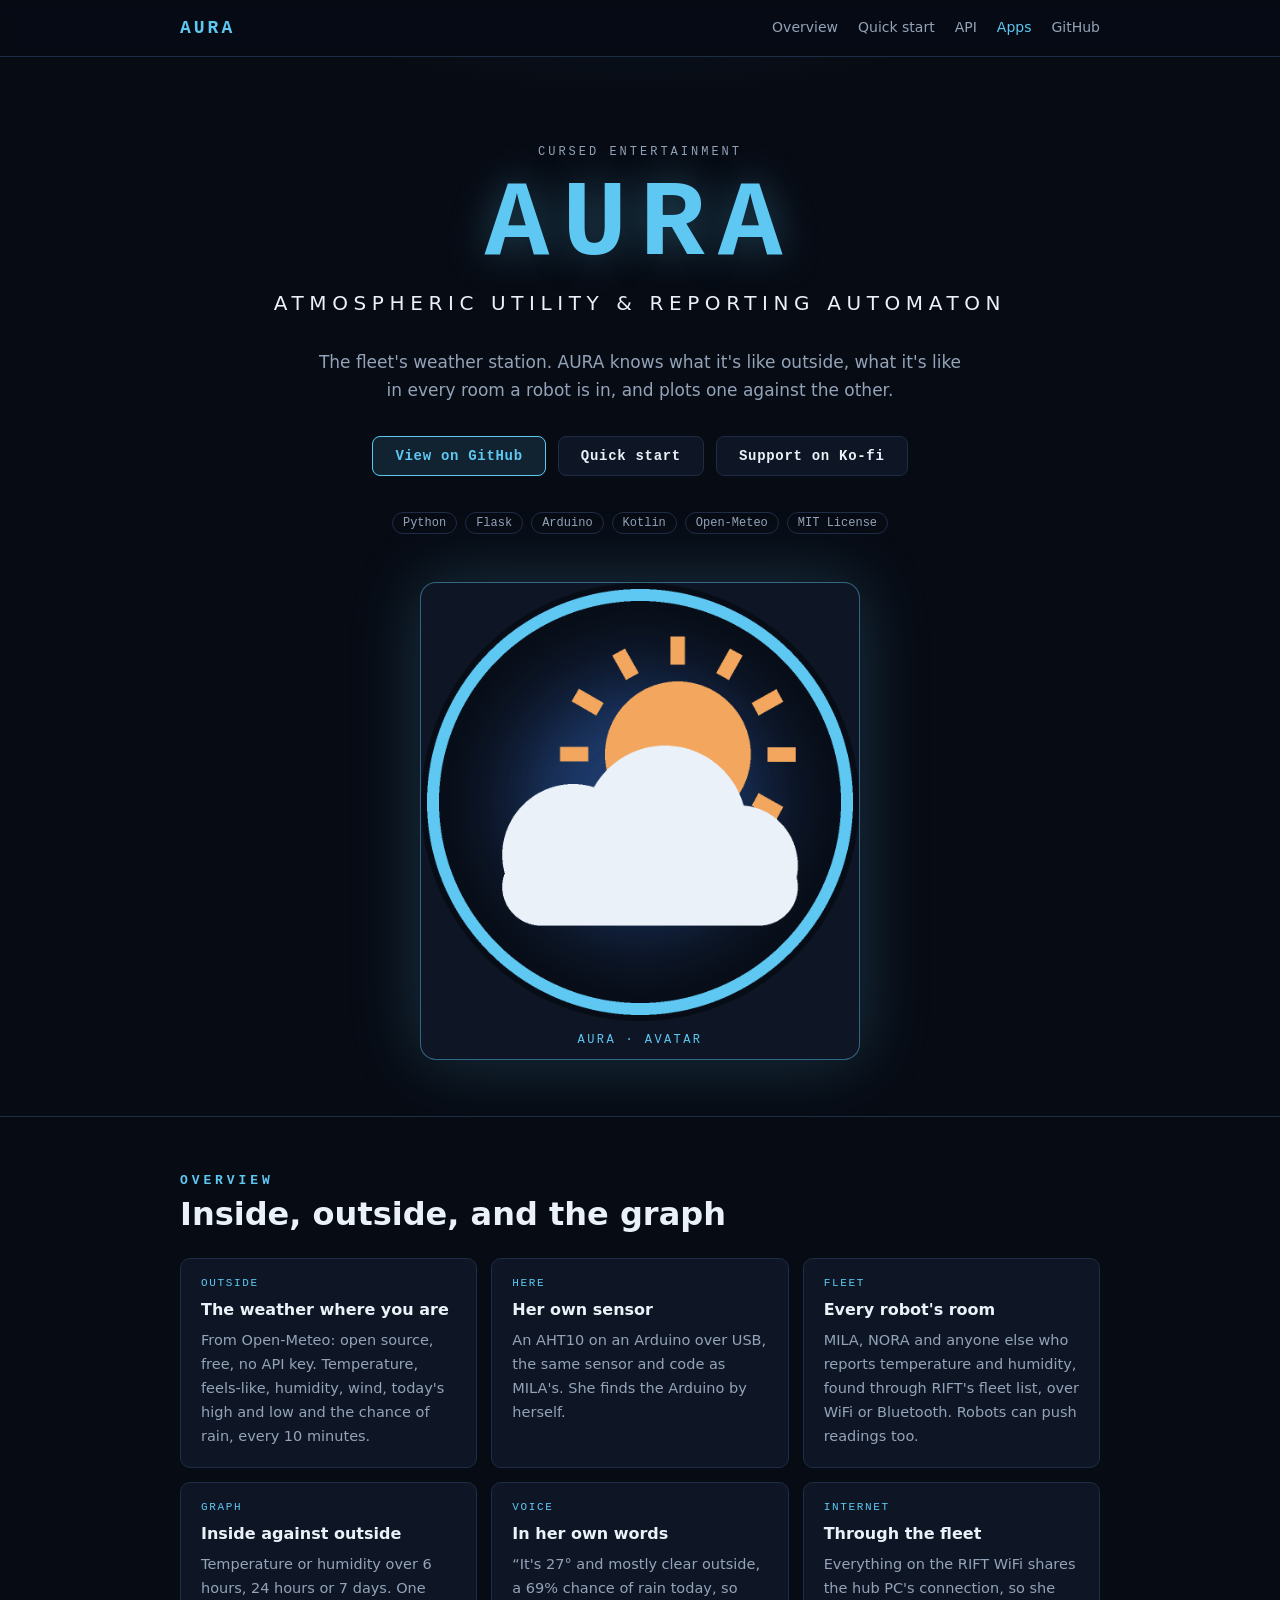
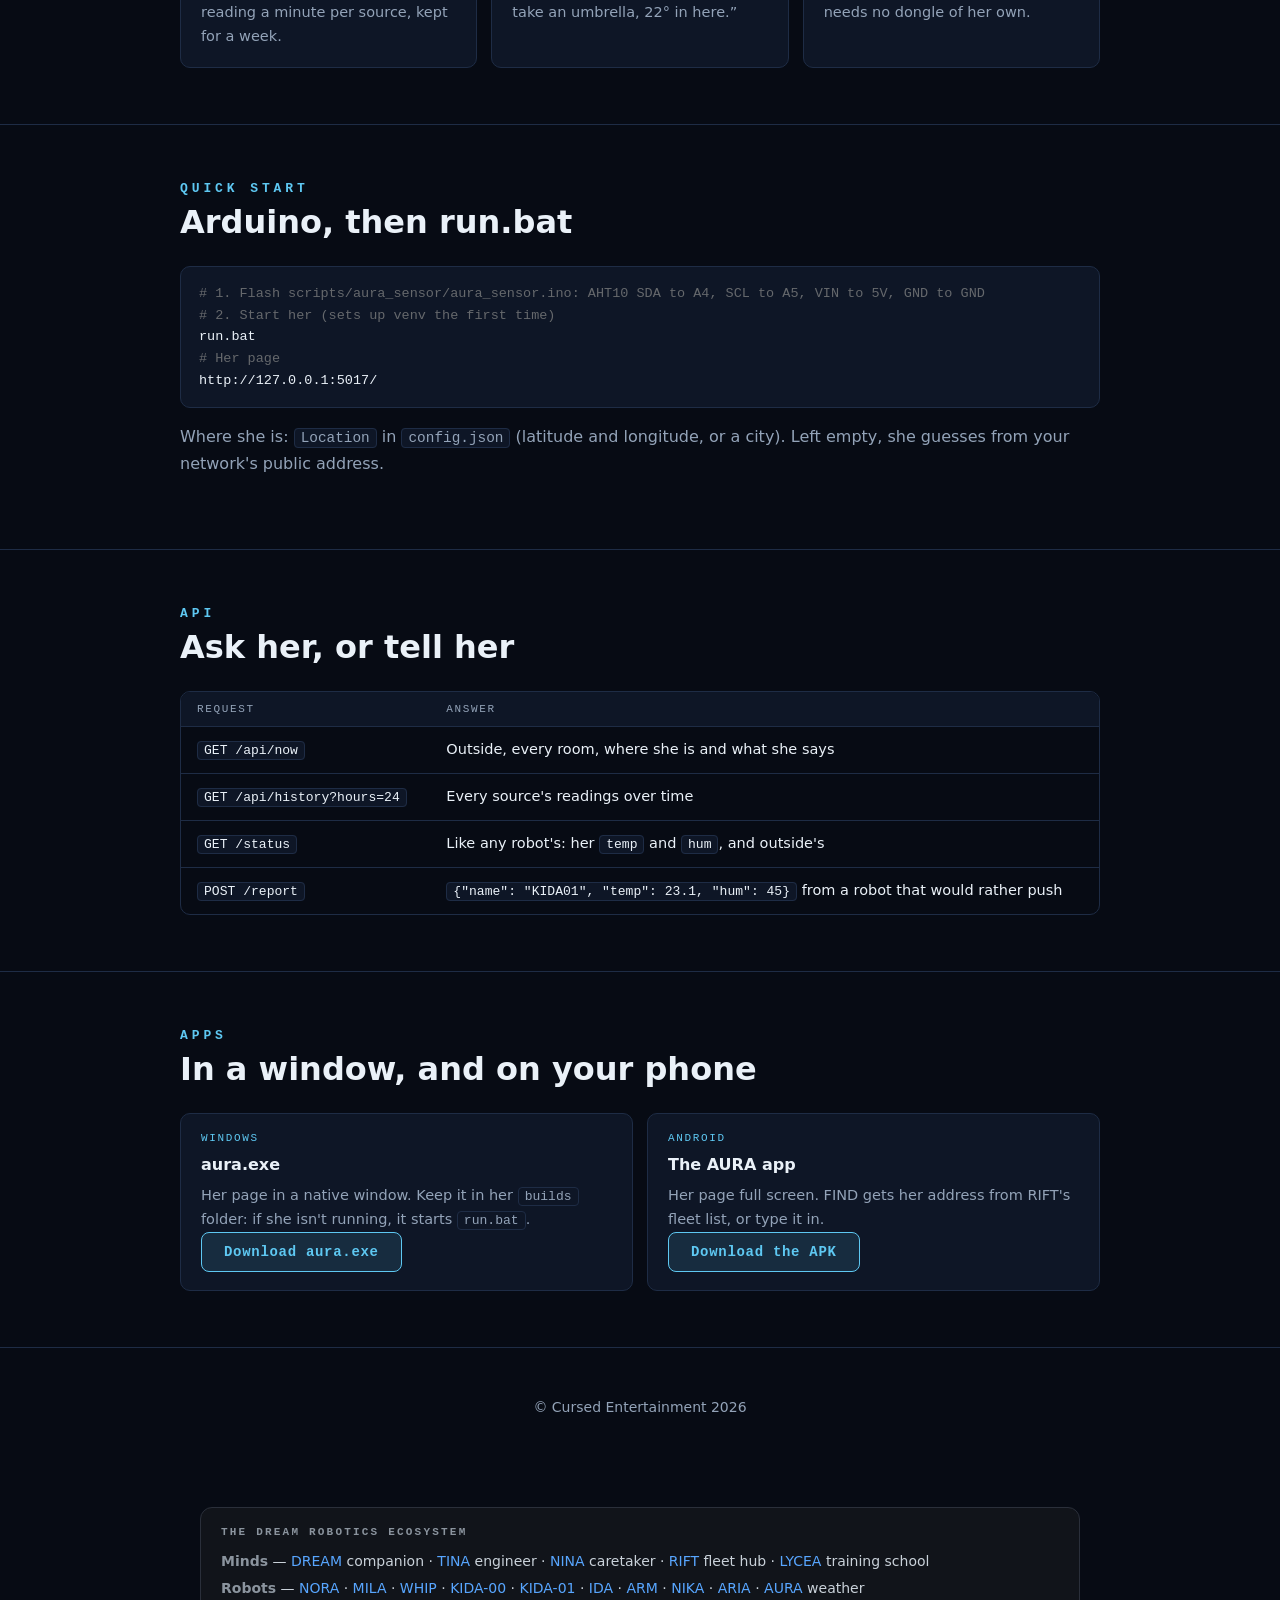
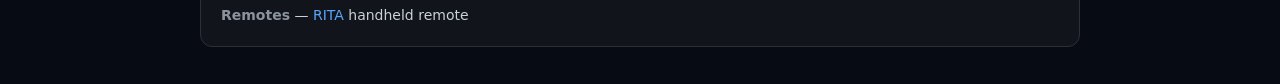
==== index.html @ f9c8bc95 "AURA: the DREAM Robotics weather station Open-Meteo outside, her own AHT10 on an Arduino, the fleet'" ====
<!DOCTYPE html>
<html lang="en">
<head>
<meta charset="utf-8">
<meta name="viewport" content="width=device-width, initial-scale=1">
<title>AURA — Atmospheric Utility &amp; Reporting Automaton</title>
<meta name="description" content="AURA is the DREAM Robotics fleet's weather station: the weather outside from Open-Meteo, the temperature and humidity in every room a robot is in, and a graph of one against the other.">
<meta name="color-scheme" content="dark">
<meta property="og:title" content="AURA — Atmospheric Utility &amp; Reporting Automaton">
<meta property="og:description" content="The fleet's weather station: outside, every room, and the graph.">
<meta property="og:type" content="website">
<meta property="og:image" content="images/aura_avatar.png">
<link rel="icon" href="site/favicon.ico" sizes="any">
<link rel="apple-touch-icon" href="site/apple-touch-icon.png">
<link rel="stylesheet" href="site/style.css">
<script src="site/site.js" defer></script>
</head>
<body>

<nav aria-label="Primary">
  <div class="wrap">
    <a class="brand" href="#top">AURA</a>
    <ul>
      <li><a href="#overview">Overview</a></li>
      <li><a href="#quickstart">Quick start</a></li>
      <li><a href="#api">API</a></li>
      <li><a href="#apps">Apps</a></li>
      <li><a href="https://github.com/CursedPrograms/AURA">GitHub</a></li>
    </ul>
  </div>
</nav>

<header class="hero" id="top">
  <div class="wrap">
    <div class="eyebrow">Cursed Entertainment</div>
    <h1>AURA</h1>
    <p class="tagline">Atmospheric Utility &amp; Reporting Automaton</p>
    <p class="lede">The fleet's weather station. AURA knows what it's like outside, what it's like in every room a robot is in, and plots one against the other.</p>
    <div class="cta">
      <a class="btn primary" href="https://github.com/CursedPrograms/AURA">View on GitHub</a>
      <a class="btn" href="#quickstart">Quick start</a>
      <a class="btn" href="https://ko-fi.com/cursedentertainment">Support on Ko-fi</a>
    </div>
    <div class="tags" aria-label="Technologies">
      <span class="tag">Python</span>
      <span class="tag">Flask</span>
      <span class="tag">Arduino</span>
      <span class="tag">Kotlin</span>
      <span class="tag">Open-Meteo</span>
      <span class="tag">MIT License</span>
    </div>

    <figure class="avatar">
      <img src="images/aura_avatar.png" alt="AURA: a sun behind a cloud" width="768" height="768">
      <figcaption>AURA &middot; avatar</figcaption>
    </figure>
  </div>
</header>

<main>
<section id="overview">
  <div class="wrap">
    <h2>Overview</h2>
    <h3 class="title">Inside, outside, and the graph</h3>
    <div class="grid cols-3">
      <div class="card">
        <span class="k">Outside</span>
        <h4>The weather where you are</h4>
        <p>From Open-Meteo: open source, free, no API key. Temperature, feels-like, humidity, wind, today's high and low and the chance of rain, every 10 minutes.</p>
      </div>
      <div class="card">
        <span class="k">Here</span>
        <h4>Her own sensor</h4>
        <p>An AHT10 on an Arduino over USB, the same sensor and code as MILA's. She finds the Arduino by herself.</p>
      </div>
      <div class="card">
        <span class="k">Fleet</span>
        <h4>Every robot's room</h4>
        <p>MILA, NORA and anyone else who reports temperature and humidity, found through RIFT's fleet list, over WiFi or Bluetooth. Robots can push readings too.</p>
      </div>
      <div class="card">
        <span class="k">Graph</span>
        <h4>Inside against outside</h4>
        <p>Temperature or humidity over 6 hours, 24 hours or 7 days. One reading a minute per source, kept for a week.</p>
      </div>
      <div class="card">
        <span class="k">Voice</span>
        <h4>In her own words</h4>
        <p>&ldquo;It's 27&deg; and mostly clear outside, a 69% chance of rain today, so take an umbrella, 22&deg; in here.&rdquo;</p>
      </div>
      <div class="card">
        <span class="k">Internet</span>
        <h4>Through the fleet</h4>
        <p>Everything on the RIFT WiFi shares the hub PC's connection, so she needs no dongle of her own.</p>
      </div>
    </div>
  </div>
</section>

<section id="quickstart">
  <div class="wrap">
    <h2>Quick start</h2>
    <h3 class="title">Arduino, then run.bat</h3>
    <pre><span class="c"># 1. Flash scripts/aura_sensor/aura_sensor.ino: AHT10 SDA to A4, SCL to A5, VIN to 5V, GND to GND</span>
<span class="c"># 2. Start her (sets up venv the first time)</span>
run.bat
<span class="c"># Her page</span>
http://127.0.0.1:5017/</pre>
    <p class="muted">Where she is: <code>Location</code> in <code>config.json</code> (latitude and longitude, or a city). Left empty, she guesses from your network's public address.</p>
  </div>
</section>

<section id="api">
  <div class="wrap">
    <h2>API</h2>
    <h3 class="title">Ask her, or tell her</h3>
    <div class="table-wrap">
      <table>
        <thead><tr><th>Request</th><th>Answer</th></tr></thead>
        <tbody>
          <tr><td><code>GET /api/now</code></td><td>Outside, every room, where she is and what she says</td></tr>
          <tr><td><code>GET /api/history?hours=24</code></td><td>Every source's readings over time</td></tr>
          <tr><td><code>GET /status</code></td><td>Like any robot's: her <code>temp</code> and <code>hum</code>, and outside's</td></tr>
          <tr><td><code>POST /report</code></td><td><code>{"name": "KIDA01", "temp": 23.1, "hum": 45}</code> from a robot that would rather push</td></tr>
        </tbody>
      </table>
    </div>
  </div>
</section>

<section id="apps">
  <div class="wrap">
    <h2>Apps</h2>
    <h3 class="title">In a window, and on your phone</h3>
    <div class="grid cols-2">
      <div class="card">
        <span class="k">Windows</span>
        <h4>aura.exe</h4>
        <p>Her page in a native window. Keep it in her <code>builds</code> folder: if she isn't running, it starts <code>run.bat</code>.</p>
        <p><a class="btn primary" href="https://github.com/CursedPrograms/AURA/raw/main/builds/aura.exe">Download aura.exe</a></p>
      </div>
      <div class="card">
        <span class="k">Android</span>
        <h4>The AURA app</h4>
        <p>Her page full screen. FIND gets her address from RIFT's fleet list, or type it in.</p>
        <p><a class="btn primary" href="https://github.com/CursedPrograms/AURA/raw/main/Android%20App/apk/AURA-debug-2026-11-05.apk">Download the APK</a></p>
      </div>
    </div>
  </div>
</section>

</main>

<footer id="site-footer">&copy; Cursed Entertainment 2026</footer>
<script src="https://cursedprograms.github.io/RIFT/site/footer.js"></script>

<!-- DREAM-ECOSYSTEM:START -->
<section class="eco">
  <div class="eco-title">The DREAM Robotics ecosystem</div>
  <div><strong>Minds</strong> — <a href="https://cursedprograms.github.io/DREAM/">DREAM</a> companion · <a href="https://cursedprograms.github.io/TINA/">TINA</a> engineer · <a href="https://cursedprograms.github.io/NINA/">NINA</a> caretaker · <a href="https://cursedprograms.github.io/RIFT/">RIFT</a> fleet hub · <a href="https://github.com/CursedPrograms/LYCEA">LYCEA</a> training school</div>
  <div><strong>Robots</strong> — <a href="https://cursedprograms.github.io/NORA-Robot-v00/">NORA</a> · <a href="https://cursedprograms.github.io/MILA-Robot-v00/">MILA</a> · <a href="https://cursedprograms.github.io/WHIP-Robot-v00/">WHIP</a> · <a href="https://cursedprograms.github.io/KIDA-Robot-v00/">KIDA-00</a> · <a href="https://cursedprograms.github.io/KIDA-Robot-v01/">KIDA-01</a> · <a href="https://cursedprograms.github.io/IDA-Robot-v00/">IDA</a> · <a href="https://cursedprograms.github.io/ARM-Robot-v01/">ARM</a> · <a href="https://cursedprograms.github.io/NIKA-Robot-v00/">NIKA</a> · <a href="https://cursedprograms.github.io/ARIA-Robot-v00/">ARIA</a> · <a href="https://cursedprograms.github.io/AURA/">AURA</a> weather</div>
  <div><strong>Remotes</strong> — <a href="https://cursedprograms.github.io/RITA/">RITA</a> handheld remote</div>
</section>
<!-- DREAM-ECOSYSTEM:END -->
</body>
</html>
---- site/style.css ----
/* DREAM Robotics site stylesheet. Colours come from colour_scheme.xml
   (regenerate the site after editing it); layout is shared by every robot. */
:root {
  --bg: #070B14;
  --panel: #0E1626;
  --border: #1E2C45;
  --accent: #5EC8F2;
  --accent2: #F2A65E;
  --green: #8EDB9C;
  --text: #EAF1F8;
  --sub: #93A3B8;
  --glow: 94, 200, 242;
  --glow2: 242, 166, 94;
  --mono: ui-monospace, "Cascadia Code", Consolas, "SF Mono", Menlo, monospace;
  --sans: system-ui, -apple-system, "Segoe UI", Roboto, sans-serif;
}
* { box-sizing: border-box; }
html { scroll-behavior: smooth; }
body {
  margin: 0;
  background: var(--bg);
  color: var(--text);
  font: 16px/1.65 var(--sans);
  -webkit-font-smoothing: antialiased;
}
a { color: var(--accent); text-decoration: none; }
a:hover { text-decoration: underline; }
a:focus-visible, .btn:focus-visible { outline: 2px solid var(--accent); outline-offset: 3px; border-radius: 4px; }
code, pre, .mono { font-family: var(--mono); }
.wrap { max-width: 960px; margin: 0 auto; padding: 0 20px; }

/* nav */
nav {
  position: sticky; top: 0; z-index: 10;
  background: rgba(7, 11, 20, .85);
  backdrop-filter: blur(8px);
  border-bottom: 1px solid var(--border);
}
nav .wrap { display: flex; align-items: center; justify-content: space-between; height: 56px; gap: 16px; }
nav .brand { font: 700 18px var(--mono); letter-spacing: 3px; color: var(--accent); }
nav ul { display: flex; gap: 20px; list-style: none; margin: 0; padding: 0; font-size: 14px; }
nav ul a { color: var(--sub); }
nav ul a:hover { color: var(--text); text-decoration: none; }
@media (max-width: 640px) { nav ul li:not(:last-child) { display: none; } }

/* hero */
header.hero { padding: 88px 0 56px; text-align: center; position: relative; overflow: hidden; }
header.hero::before {
  content: ""; position: absolute; inset: -40% 0 auto 0; height: 520px; z-index: -1;
  background: radial-gradient(ellipse at 50% 30%, rgba(var(--glow), .16), transparent 60%),
              radial-gradient(ellipse at 75% 20%, rgba(var(--glow2), .13), transparent 55%);
}
.eyebrow { font: 12px var(--mono); letter-spacing: 3px; color: var(--sub); text-transform: uppercase; }
h1 {
  margin: 12px 0 8px;
  font: 800 clamp(56px, 12vw, 108px)/1 var(--mono);
  letter-spacing: .12em;
  color: var(--accent);
  text-shadow: 0 0 40px rgba(var(--glow), .35);
}
.tagline { font-size: clamp(15px, 2.6vw, 20px); color: var(--text); letter-spacing: .28em; text-transform: uppercase; margin: 0 0 28px; }
.lede { max-width: 660px; margin: 0 auto 32px; color: var(--sub); font-size: 17px; }
.cta { display: flex; flex-wrap: wrap; gap: 12px; justify-content: center; }
.btn {
  display: inline-block; padding: 11px 22px; border-radius: 8px;
  border: 1px solid var(--border); background: var(--panel); color: var(--text);
  font: 600 14px var(--mono); letter-spacing: .05em; transition: border-color .15s, background .15s;
}
.btn:hover { border-color: var(--accent); text-decoration: none; }
.btn.primary { background: rgba(var(--glow), .12); border-color: var(--accent); color: var(--accent); }
.tags { display: flex; flex-wrap: wrap; gap: 8px; justify-content: center; margin-top: 36px; }
.tag { font: 12px var(--mono); color: var(--sub); border: 1px solid var(--border); padding: 3px 10px; border-radius: 999px; }

/* photos */
.photos { display: grid; grid-template-columns: repeat(auto-fit, minmax(200px, 1fr)); gap: 14px; margin-top: 48px; }
.avatar { margin: 48px auto 0; max-width: 440px; background: var(--panel); border: 1px solid rgba(var(--glow), .45); border-radius: 16px; overflow: hidden; box-shadow: 0 0 70px rgba(var(--glow), .22); }
.avatar.wide { max-width: 620px; }
.avatar img { display: block; width: 100%; height: auto; }
.avatar figcaption { font: 12px var(--mono); letter-spacing: .2em; text-transform: uppercase; color: var(--accent); padding: 12px 16px; }
.photos.single { grid-template-columns: minmax(0, 380px); justify-content: center; }
.screens { display: grid; gap: 14px; grid-template-columns: repeat(auto-fill, minmax(300px, 1fr)); align-items: start; }
.screens .shot { margin: 0; }
.dot { display: inline-block; width: 10px; height: 10px; border-radius: 50%; margin-right: 8px; vertical-align: middle; }
.yes { color: var(--green); }
.no { color: #65686C; }
nav ul a.active { color: var(--accent); }
.spaced { margin-top: 16px; }
.shot.narrow { max-width: 320px; }
.dot.red { background: #e5484d; }
.dot.green { background: #46a758; }
.dot.yellow { background: #f5d90a; }
.dot.blue { background: #3e63dd; }

/* error pages (404 / 500) */
.error { padding: 88px 0 72px; text-align: center; position: relative; overflow: hidden; }
.error::before {
  content: ""; position: absolute; inset: -30% 0 auto 0; height: 520px; z-index: -1;
  background: radial-gradient(ellipse at 50% 30%, rgba(var(--glow), .16), transparent 60%);
}
.error .face { display: block; width: 168px; height: 168px; margin: 0 auto 28px; border-radius: 50%; object-fit: cover;
  border: 2px solid rgba(var(--glow), .55); box-shadow: 0 0 60px rgba(var(--glow), .25); }
.error .code { font: 800 clamp(88px, 20vw, 168px)/1 var(--mono); letter-spacing: .08em; color: var(--accent);
  text-shadow: 0 0 40px rgba(var(--glow), .35); margin: 0 auto 12px; max-width: none; text-align: center; text-indent: .08em; }
.error h1 { font-size: clamp(22px, 4vw, 30px); letter-spacing: normal; text-shadow: none; color: var(--text); margin: 0 0 12px; font-family: var(--sans); font-weight: 700; }
.error p { color: var(--sub); max-width: 520px; margin: 0 auto 28px; }
.error code { word-break: break-all; }
.photos figure { margin: 0; background: var(--panel); border: 1px solid var(--border); border-radius: 12px; overflow: hidden; }
.photos img { display: block; width: 100%; height: auto; aspect-ratio: 1; object-fit: cover; }
.photos figcaption { font: 12px var(--mono); letter-spacing: .15em; text-transform: uppercase; color: var(--sub); padding: 10px 14px; }
.shot { margin: 24px 0 0; background: var(--panel); border: 1px solid var(--border); border-radius: 12px; overflow: hidden; }
.shot img { display: block; width: 100%; height: auto; }
.shot figcaption { font: 12px var(--mono); letter-spacing: .15em; text-transform: uppercase; color: var(--sub); padding: 10px 14px; }

/* sections */
section { padding: 56px 0; border-top: 1px solid var(--border); }
h2 { margin: 0 0 6px; font: 700 13px var(--mono); letter-spacing: .3em; text-transform: uppercase; color: var(--accent); }
h3.title { margin: 0 0 24px; font-size: clamp(24px, 4vw, 32px); line-height: 1.25; }
h3.sub { margin: 40px 0 16px; font-size: 22px; line-height: 1.25; }
p { margin: 0 0 16px; }
.muted { color: var(--sub); }

.grid { display: grid; gap: 14px; }
.grid.cols-3 { grid-template-columns: repeat(auto-fill, minmax(260px, 1fr)); }
.grid.cols-2 { grid-template-columns: repeat(auto-fill, minmax(300px, 1fr)); }
.card { background: var(--panel); border: 1px solid var(--border); border-radius: 10px; padding: 18px 20px; }
.card h4 { margin: 0 0 6px; font-size: 16px; }
.card p { margin: 0; color: var(--sub); font-size: 14.5px; }
.card .k { font: 11px var(--mono); letter-spacing: .15em; color: var(--accent); text-transform: uppercase; margin-bottom: 8px; display: block; }

/* hardware list */
.parts { list-style: none; margin: 0; padding: 0; display: grid; gap: 10px; grid-template-columns: repeat(auto-fill, minmax(260px, 1fr)); }
.parts li {
  background: var(--panel); border: 1px solid var(--border); border-radius: 8px;
  padding: 12px 16px; display: flex; align-items: baseline; gap: 12px;
}
.parts .n { font: 12px var(--mono); color: var(--accent); min-width: 22px; }

/* modes */
.mode { border-left: 3px solid var(--accent); }
.mode:nth-child(2) { border-left-color: var(--accent2); }
.mode:nth-child(3) { border-left-color: var(--green); }
.mode:nth-child(4) { border-left-color: var(--sub); }
kbd {
  font: 12px var(--mono); background: var(--bg); border: 1px solid var(--border);
  border-bottom-width: 2px; border-radius: 5px; padding: 1px 6px; color: var(--text);
}

/* code */
pre {
  background: var(--panel); border: 1px solid var(--border); border-radius: 10px;
  padding: 16px 18px; overflow-x: auto; font-size: 13.5px; line-height: 1.6; margin: 0 0 16px;
}
pre .c { color: #65686C; }
pre .p { color: var(--accent); user-select: none; }
:not(pre) > code { background: var(--panel); border: 1px solid var(--border); border-radius: 4px; padding: 1px 6px; font-size: .9em; }

/* steps */
ol.steps { margin: 0 0 16px; padding-left: 22px; }
ol.steps li { margin-bottom: 10px; }
ol.steps li::marker { color: var(--accent); font-family: var(--mono); }

/* callout */
.note { background: rgba(var(--glow), .07); border: 1px solid rgba(var(--glow), .35); border-radius: 10px; padding: 14px 18px; margin: 16px 0 0; font-size: 14.5px; }
.note strong { color: var(--accent); }

/* table */
.table-wrap { overflow-x: auto; border: 1px solid var(--border); border-radius: 10px; }
table { border-collapse: collapse; width: 100%; font-size: 14.5px; }
th, td { text-align: left; padding: 11px 16px; border-bottom: 1px solid var(--border); }
th { font: 11px var(--mono); letter-spacing: .15em; text-transform: uppercase; color: var(--sub); background: var(--panel); white-space: nowrap; }
tr:last-child td { border-bottom: 0; }
td.mono { color: var(--accent); font-size: 13px; white-space: nowrap; }

/* related */
.related { display: flex; flex-wrap: wrap; gap: 10px; }
.related a { font: 13px var(--mono); border: 1px solid var(--border); background: var(--panel); border-radius: 8px; padding: 8px 14px; color: var(--text); }
.related a:hover { border-color: var(--accent); text-decoration: none; }

/* footer */
footer { border-top: 1px solid var(--border); padding: 48px 0 56px; text-align: center; color: var(--sub); font-size: 14px; }
footer .logos { display: flex; flex-wrap: wrap; align-items: center; justify-content: center; gap: 28px; margin: 24px 0; }
footer .logos img { display: block; height: auto; max-width: 100%; }
footer .links { display: flex; flex-wrap: wrap; gap: 8px 22px; justify-content: center; margin-bottom: 8px; }

@media (prefers-reduced-motion: reduce) { html { scroll-behavior: auto; } .btn { transition: none; } }

/* The DREAM Robotics ecosystem links (the DREAM-ECOSYSTEM block at the end of index.html) */
section.eco { max-width: 880px; margin: 32px auto; padding: 18px 20px; border: 1px solid #2a2f3a; border-radius: 12px;
  background: #11141a; color: #c9d1d9; font-family: system-ui, Segoe UI, sans-serif; font-size: 14px; line-height: 1.9; }
section.eco .eco-title { font: 600 11px ui-monospace, Consolas, monospace; letter-spacing: .2em; text-transform: uppercase;
  color: #8b949e; margin-bottom: 10px; }
section.eco strong { color: #8b949e; }
section.eco a { color: #58a6ff; text-decoration: none; }
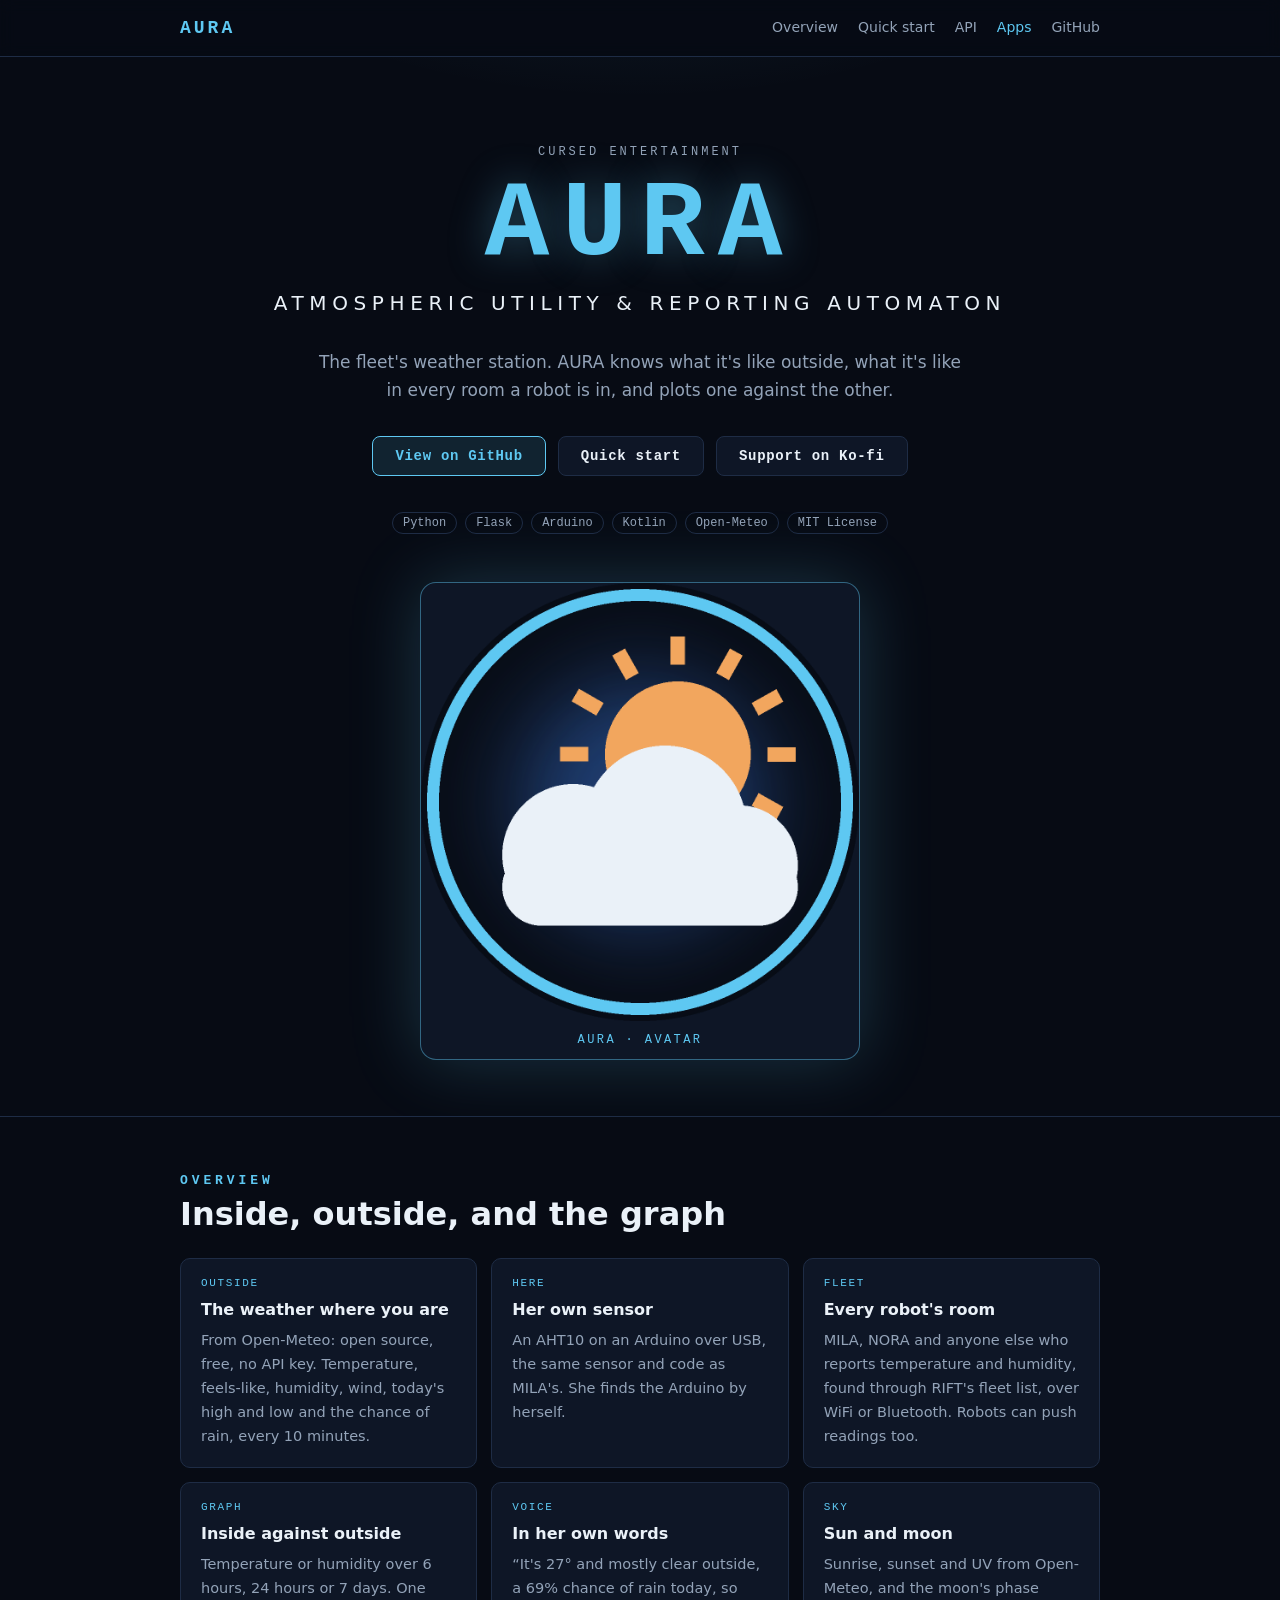
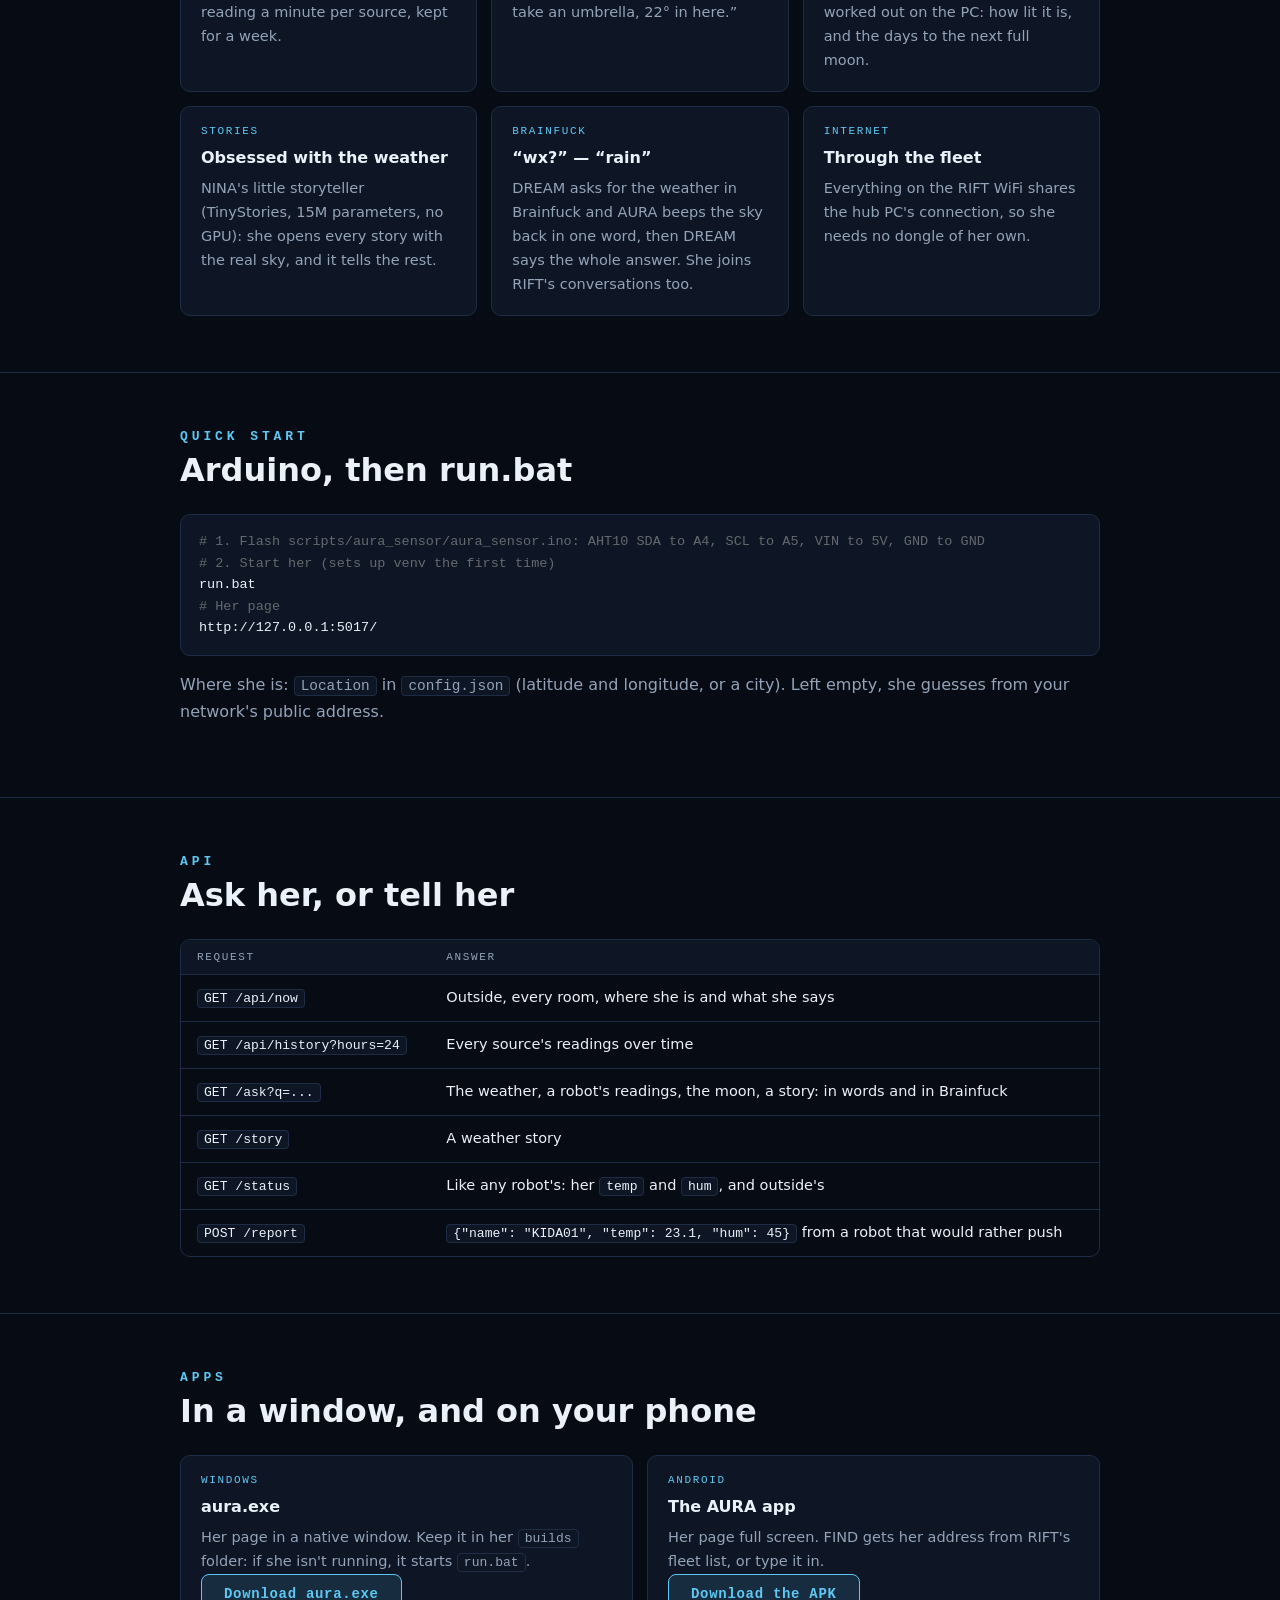
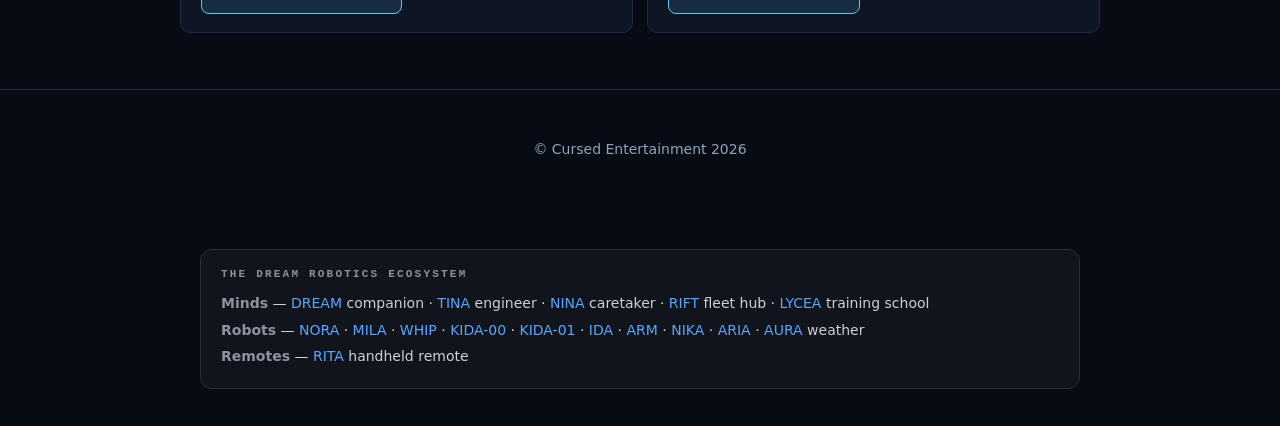
==== commit 1f25d531: "Weather stories (NINA's storyteller), /ask, Brainfuck (talk:, wx? answers), moon, sun and UV, ladder" ====
--- a/index.html
+++ b/index.html
@@ -89,6 +89,21 @@
         <p>&ldquo;It's 27&deg; and mostly clear outside, a 69% chance of rain today, so take an umbrella, 22&deg; in here.&rdquo;</p>
       </div>
       <div class="card">
+        <span class="k">Sky</span>
+        <h4>Sun and moon</h4>
+        <p>Sunrise, sunset and UV from Open-Meteo, and the moon's phase worked out on the PC: how lit it is, and the days to the next full moon.</p>
+      </div>
+      <div class="card">
+        <span class="k">Stories</span>
+        <h4>Obsessed with the weather</h4>
+        <p>NINA's little storyteller (TinyStories, 15M parameters, no GPU): she opens every story with the real sky, and it tells the rest.</p>
+      </div>
+      <div class="card">
+        <span class="k">Brainfuck</span>
+        <h4>&ldquo;wx?&rdquo; &mdash; &ldquo;rain&rdquo;</h4>
+        <p>DREAM asks for the weather in Brainfuck and AURA beeps the sky back in one word, then DREAM says the whole answer. She joins RIFT's conversations too.</p>
+      </div>
+      <div class="card">
         <span class="k">Internet</span>
         <h4>Through the fleet</h4>
         <p>Everything on the RIFT WiFi shares the hub PC's connection, so she needs no dongle of her own.</p>
@@ -120,6 +135,8 @@
         <tbody>
           <tr><td><code>GET /api/now</code></td><td>Outside, every room, where she is and what she says</td></tr>
           <tr><td><code>GET /api/history?hours=24</code></td><td>Every source's readings over time</td></tr>
+          <tr><td><code>GET /ask?q=...</code></td><td>The weather, a robot's readings, the moon, a story: in words and in Brainfuck</td></tr>
+          <tr><td><code>GET /story</code></td><td>A weather story</td></tr>
           <tr><td><code>GET /status</code></td><td>Like any robot's: her <code>temp</code> and <code>hum</code>, and outside's</td></tr>
           <tr><td><code>POST /report</code></td><td><code>{"name": "KIDA01", "temp": 23.1, "hum": 45}</code> from a robot that would rather push</td></tr>
         </tbody>
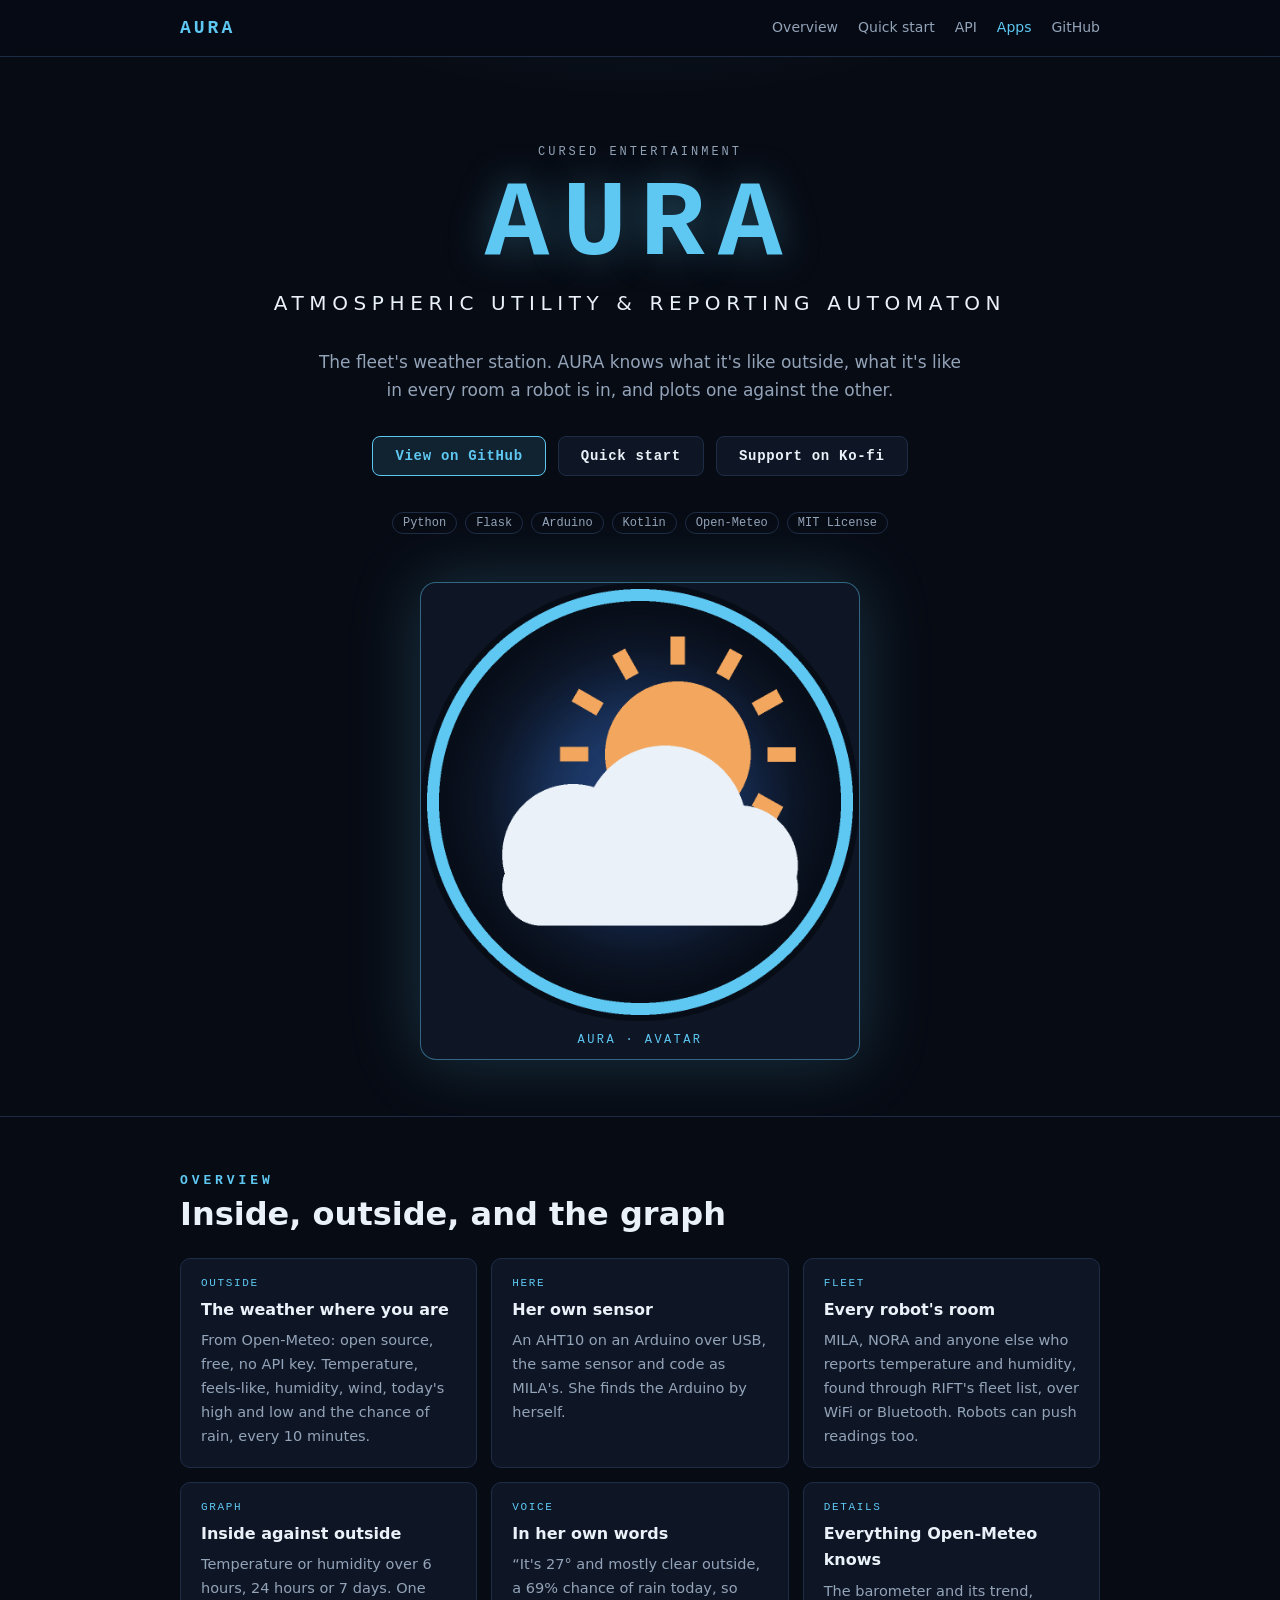
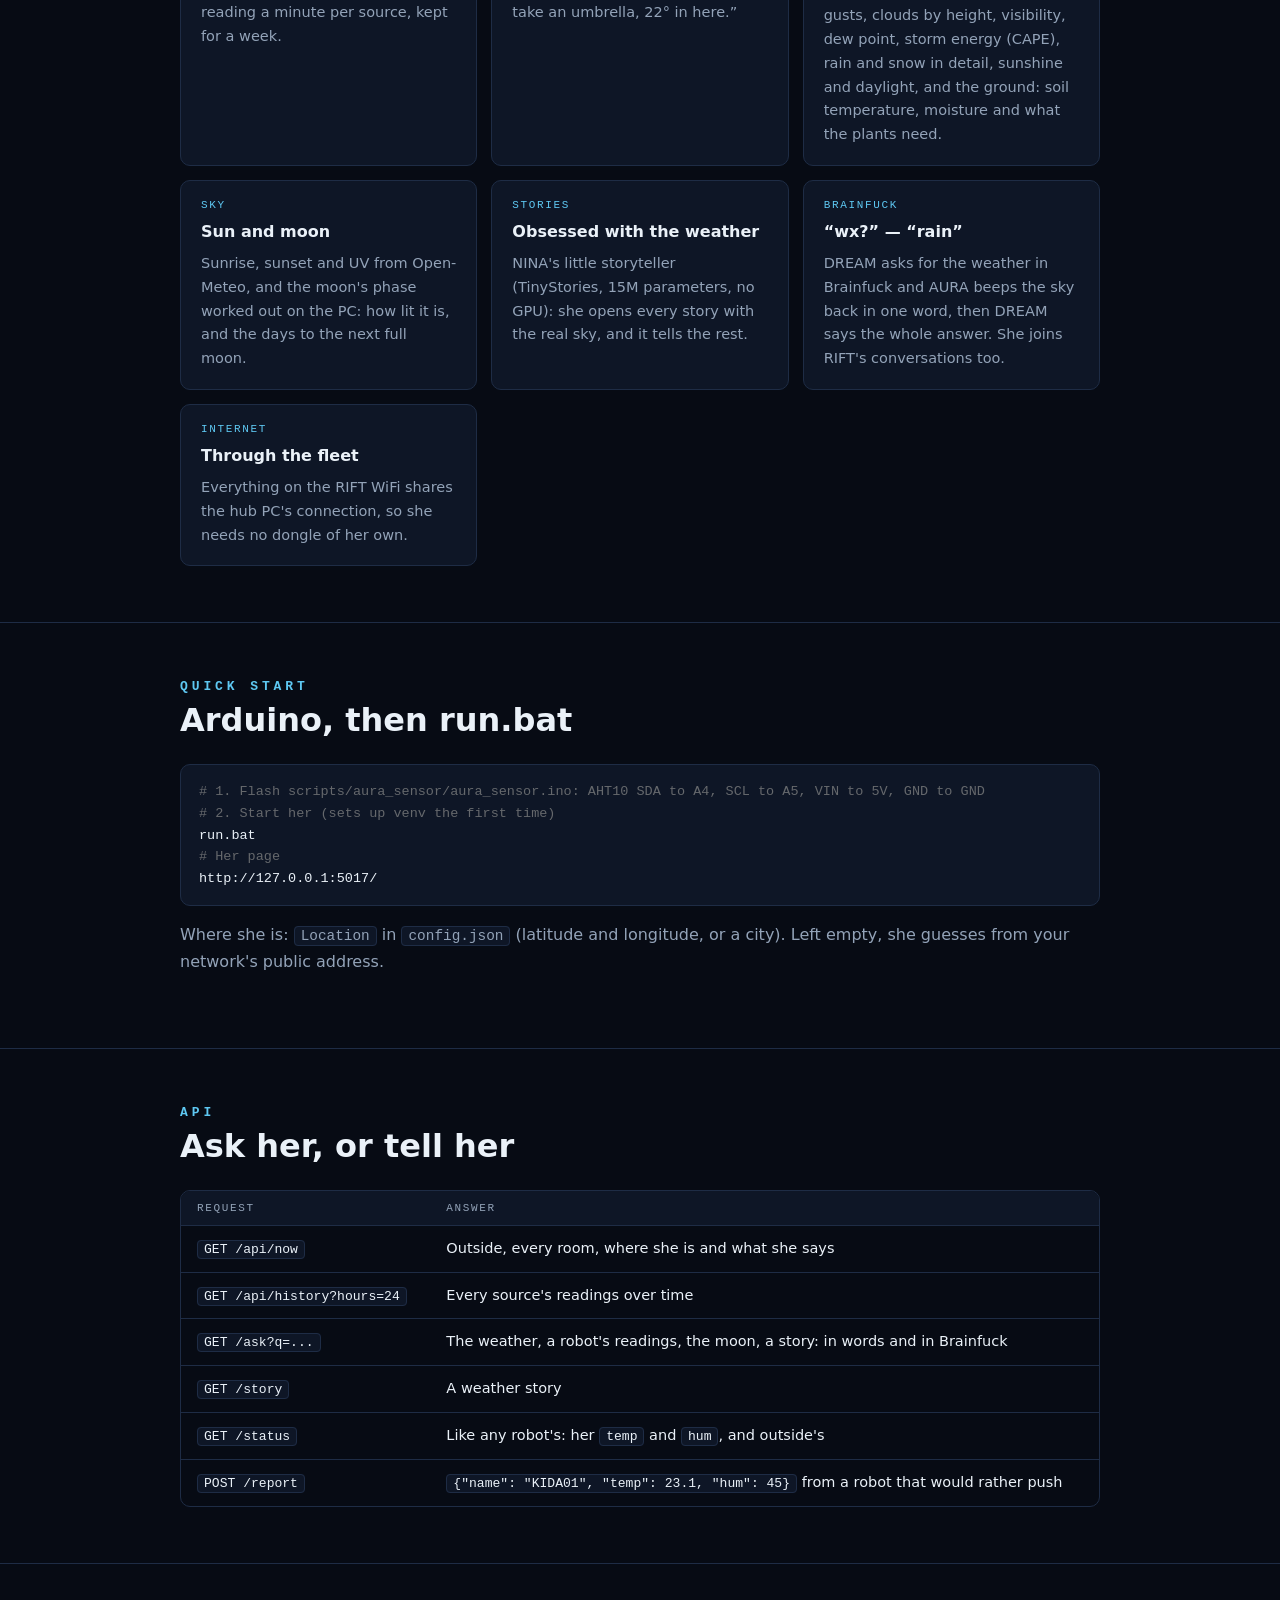
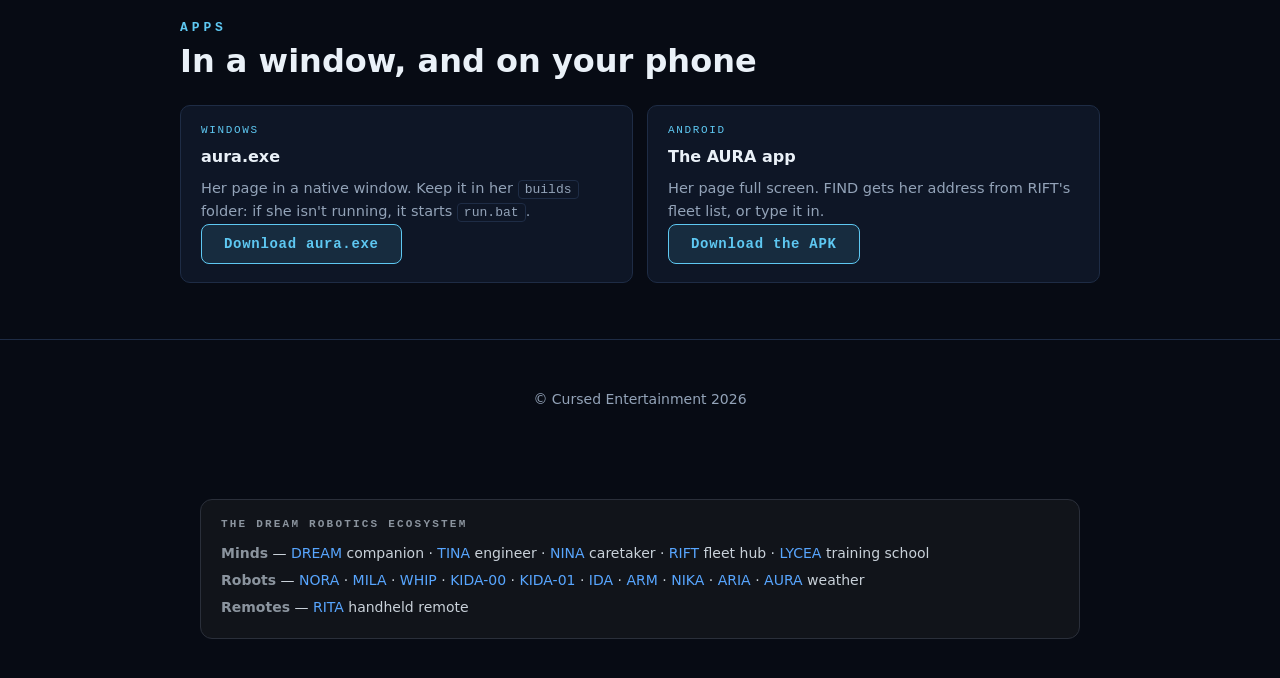
==== commit 797e60c7: "Everything Open-Meteo's forecast knows: barometer trend, gusts, clouds, visibility, dew point, storm" ====
--- a/index.html
+++ b/index.html
@@ -87,6 +87,11 @@
         <span class="k">Voice</span>
         <h4>In her own words</h4>
         <p>&ldquo;It's 27&deg; and mostly clear outside, a 69% chance of rain today, so take an umbrella, 22&deg; in here.&rdquo;</p>
+      </div>
+      <div class="card">
+        <span class="k">Details</span>
+        <h4>Everything Open-Meteo knows</h4>
+        <p>The barometer and its trend, gusts, clouds by height, visibility, dew point, storm energy (CAPE), rain and snow in detail, sunshine and daylight, and the ground: soil temperature, moisture and what the plants need.</p>
       </div>
       <div class="card">
         <span class="k">Sky</span>
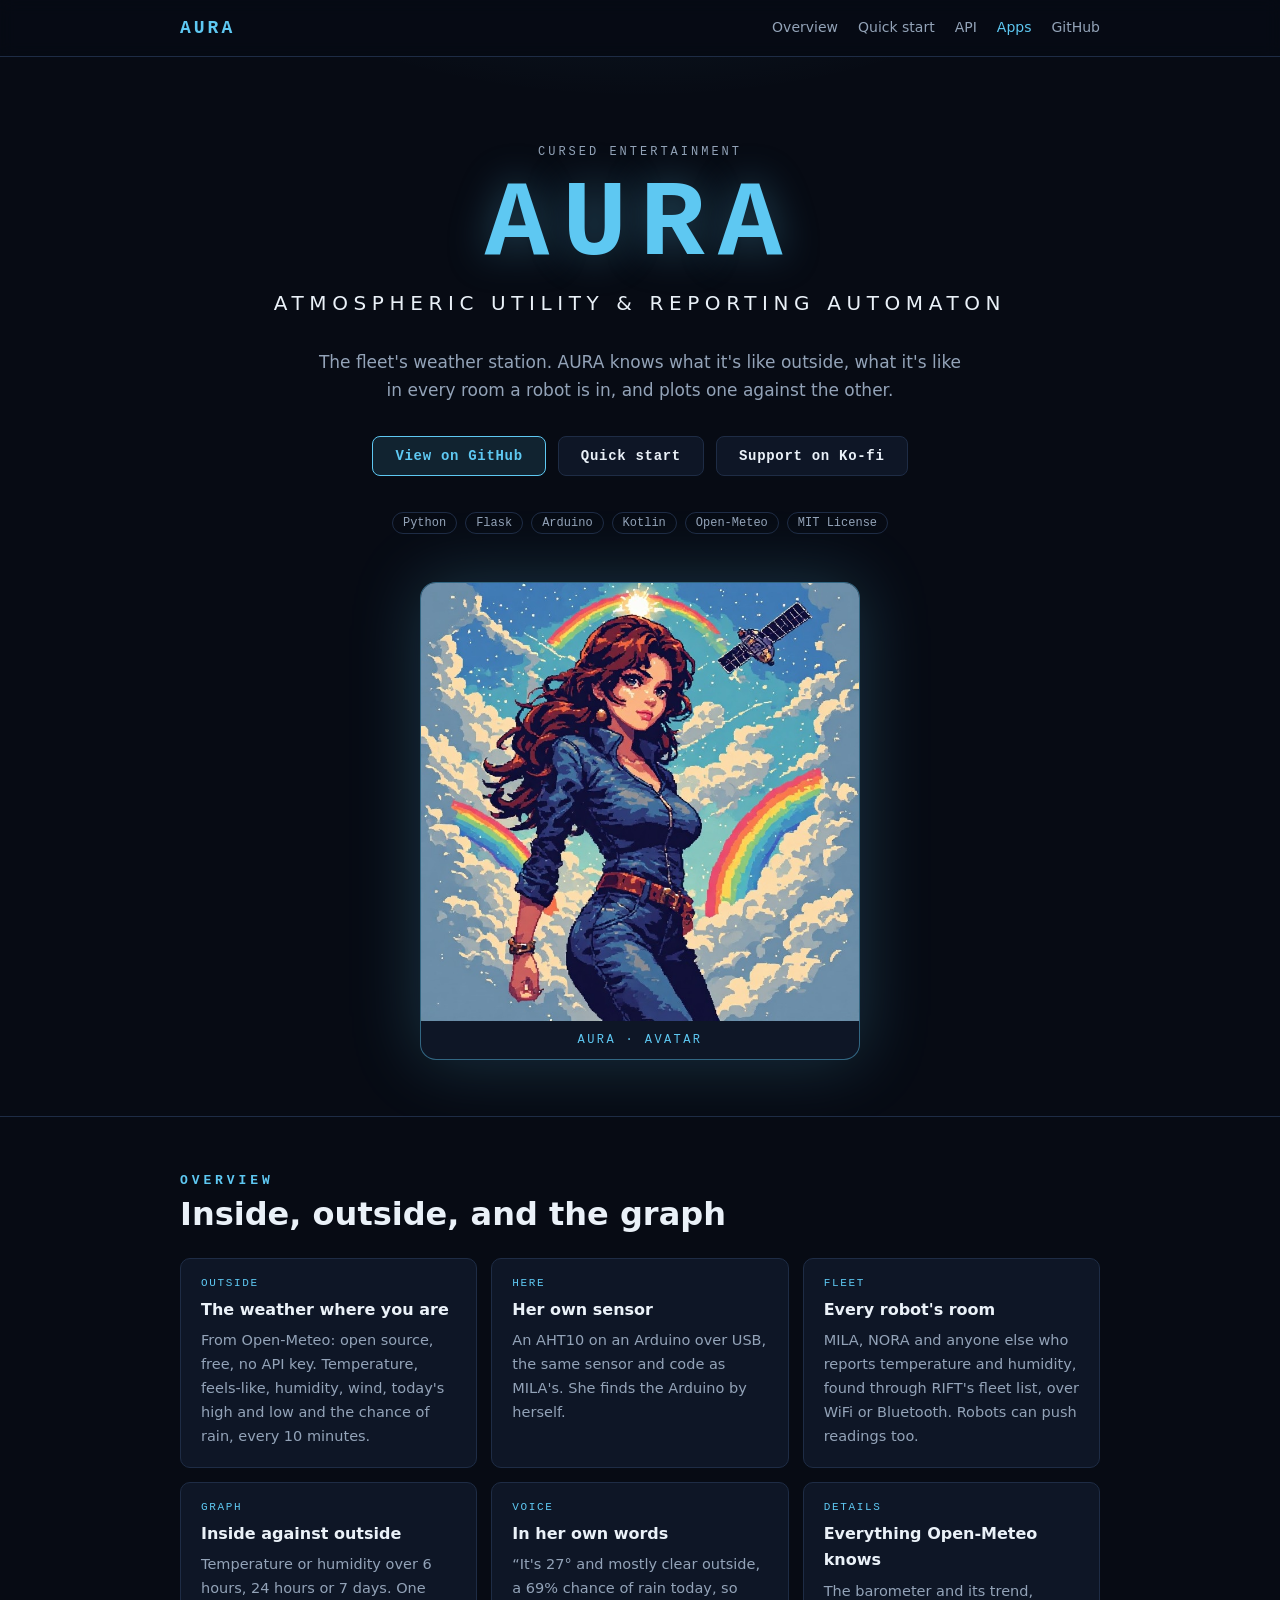
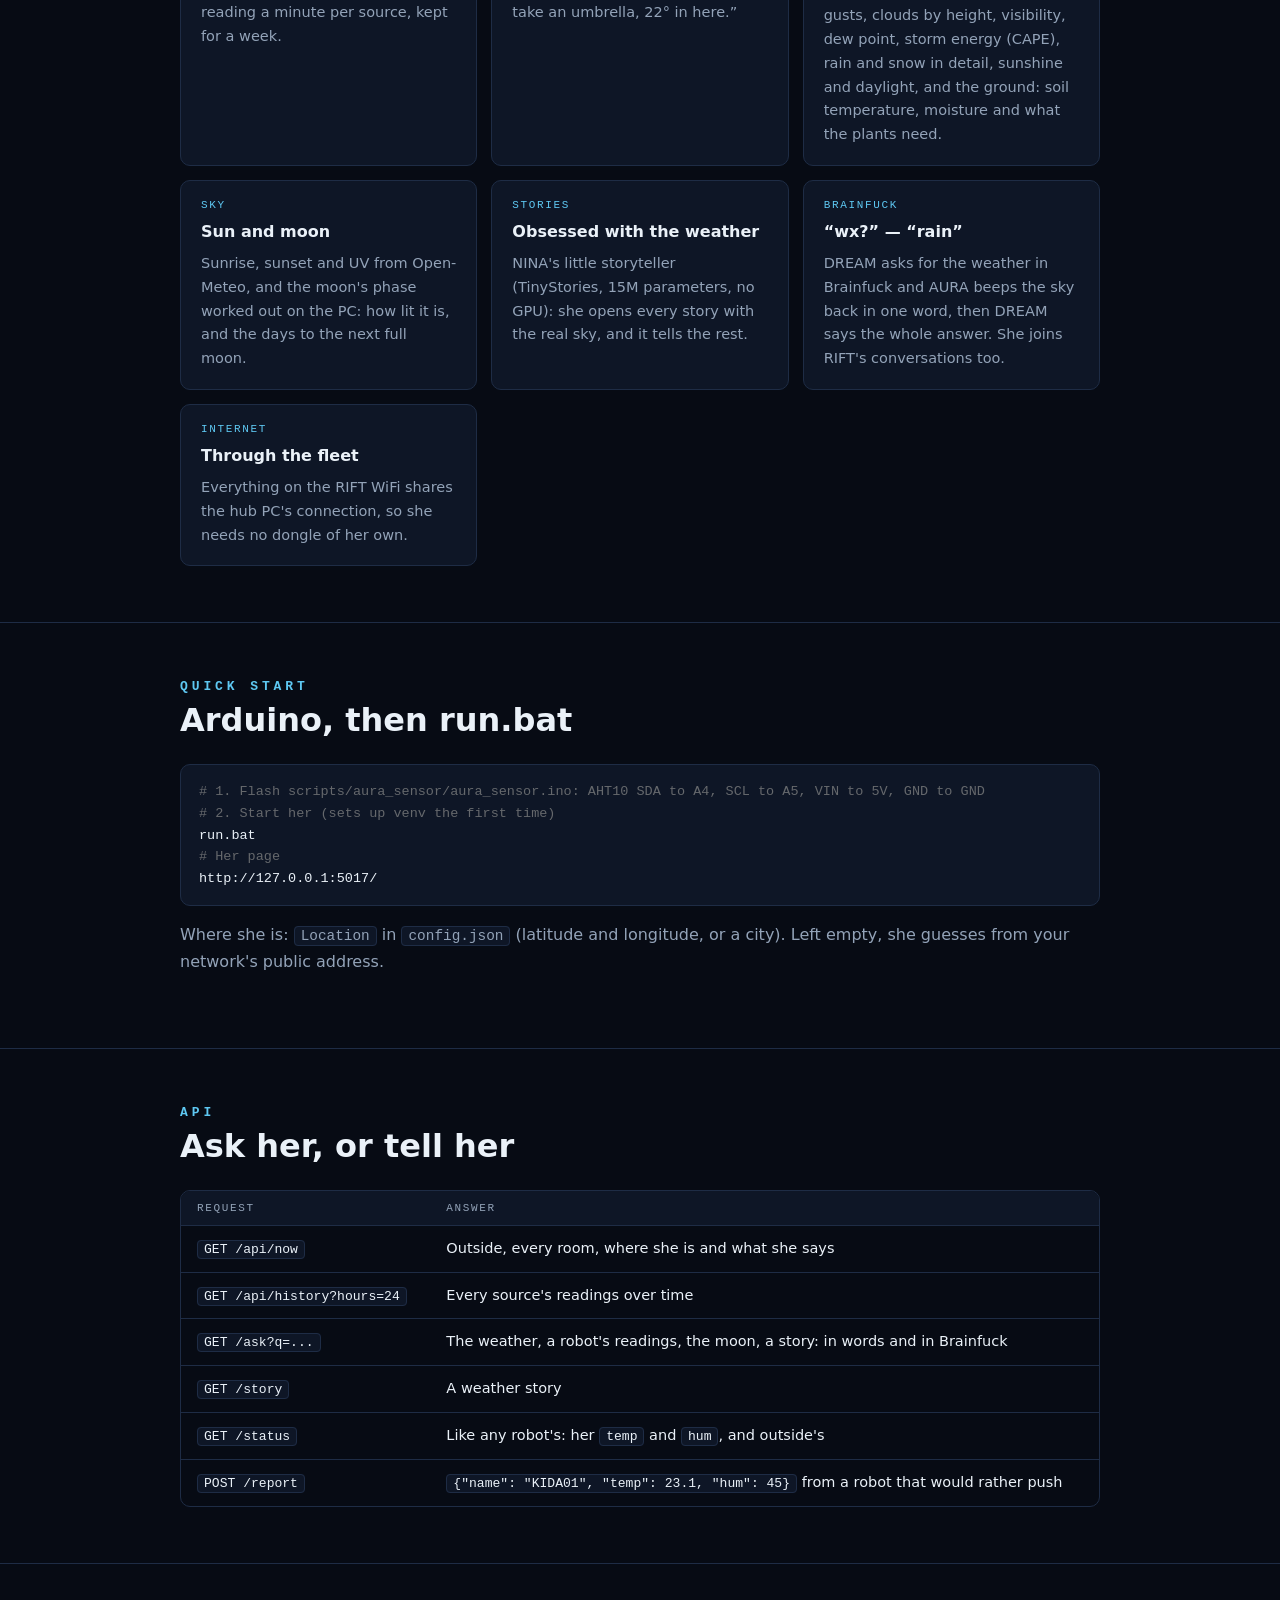
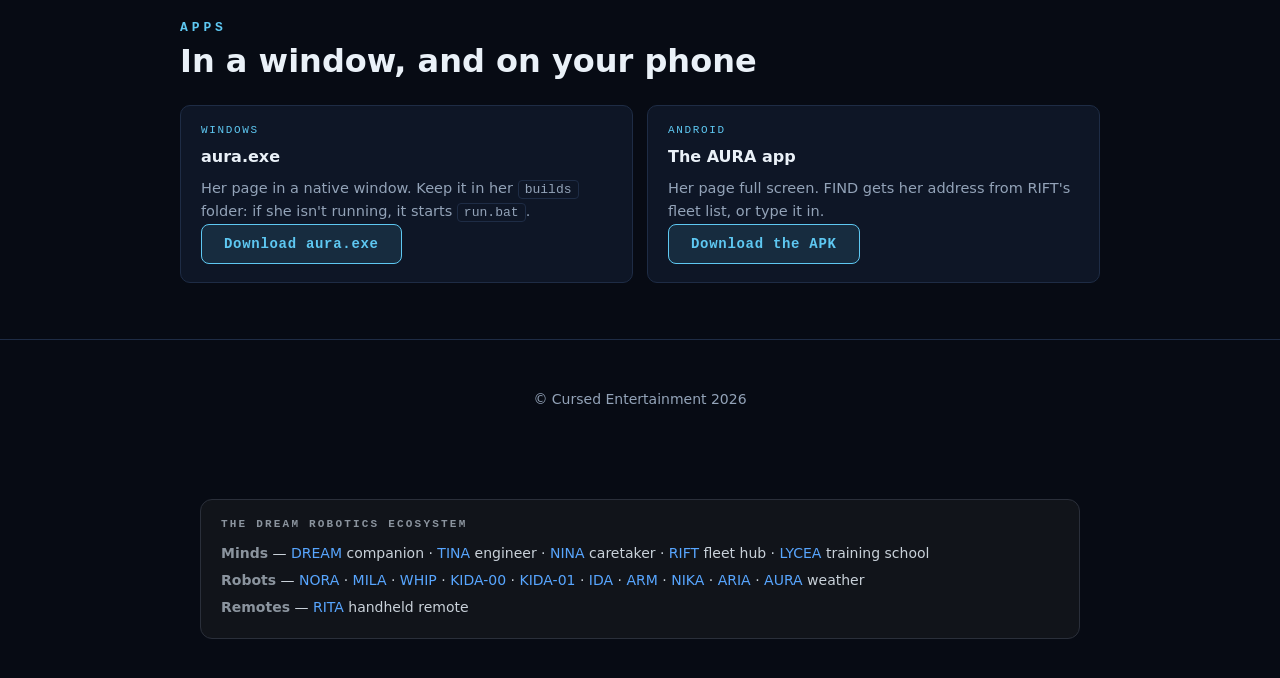
==== commit 2b4598c4: "Her avatar everywhere (page, site, exe, app); a Europe page: pollen, ammonia, lightning, European AQ" ====
--- a/index.html
+++ b/index.html
@@ -9,7 +9,7 @@
 <meta property="og:title" content="AURA — Atmospheric Utility &amp; Reporting Automaton">
 <meta property="og:description" content="The fleet's weather station: outside, every room, and the graph.">
 <meta property="og:type" content="website">
-<meta property="og:image" content="images/aura_avatar.png">
+<meta property="og:image" content="images/aura_avatar.jpg">
 <link rel="icon" href="site/favicon.ico" sizes="any">
 <link rel="apple-touch-icon" href="site/apple-touch-icon.png">
 <link rel="stylesheet" href="site/style.css">
@@ -51,7 +51,7 @@
     </div>
 
     <figure class="avatar">
-      <img src="images/aura_avatar.png" alt="AURA: a sun behind a cloud" width="768" height="768">
+      <img src="images/aura_avatar.jpg" alt="AURA's avatar: a woman with long auburn hair in a denim jumpsuit, among clouds, rainbows, the sun and a weather satellite" width="768" height="768">
       <figcaption>AURA &middot; avatar</figcaption>
     </figure>
   </div>
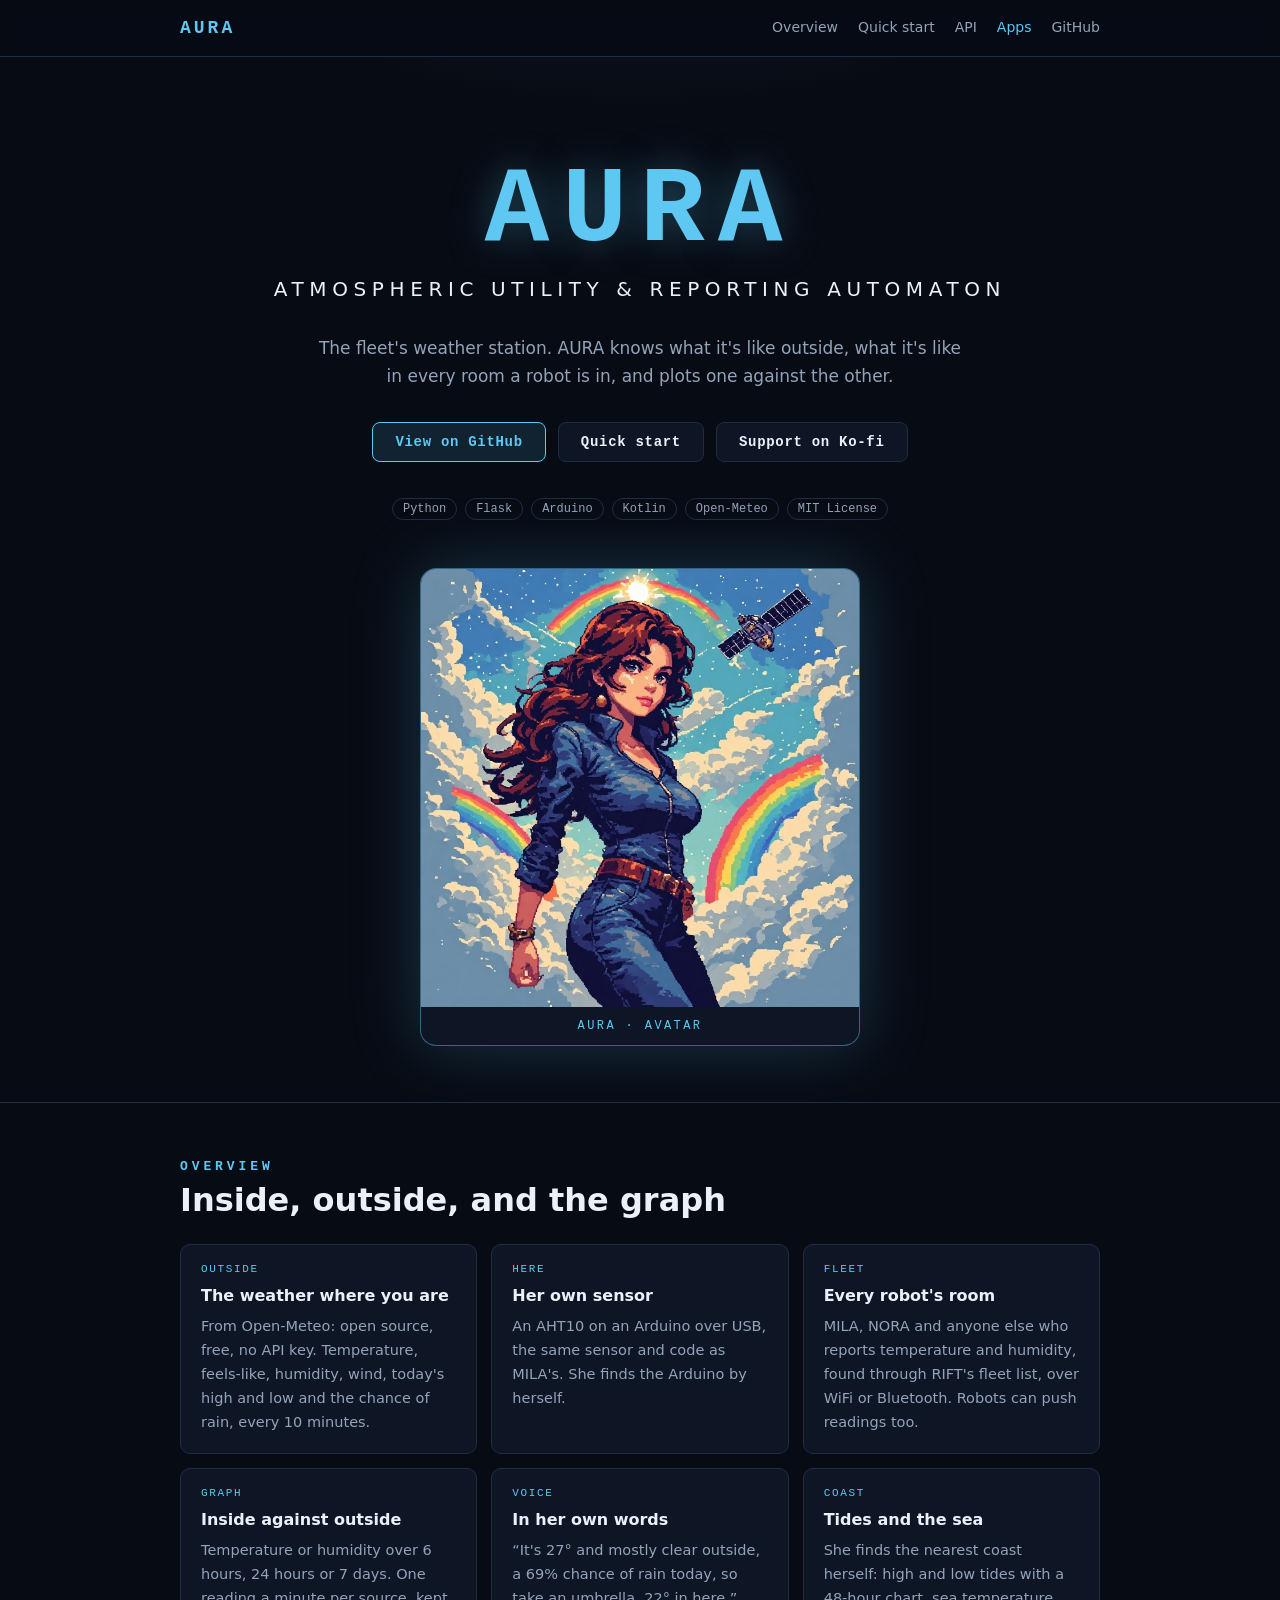
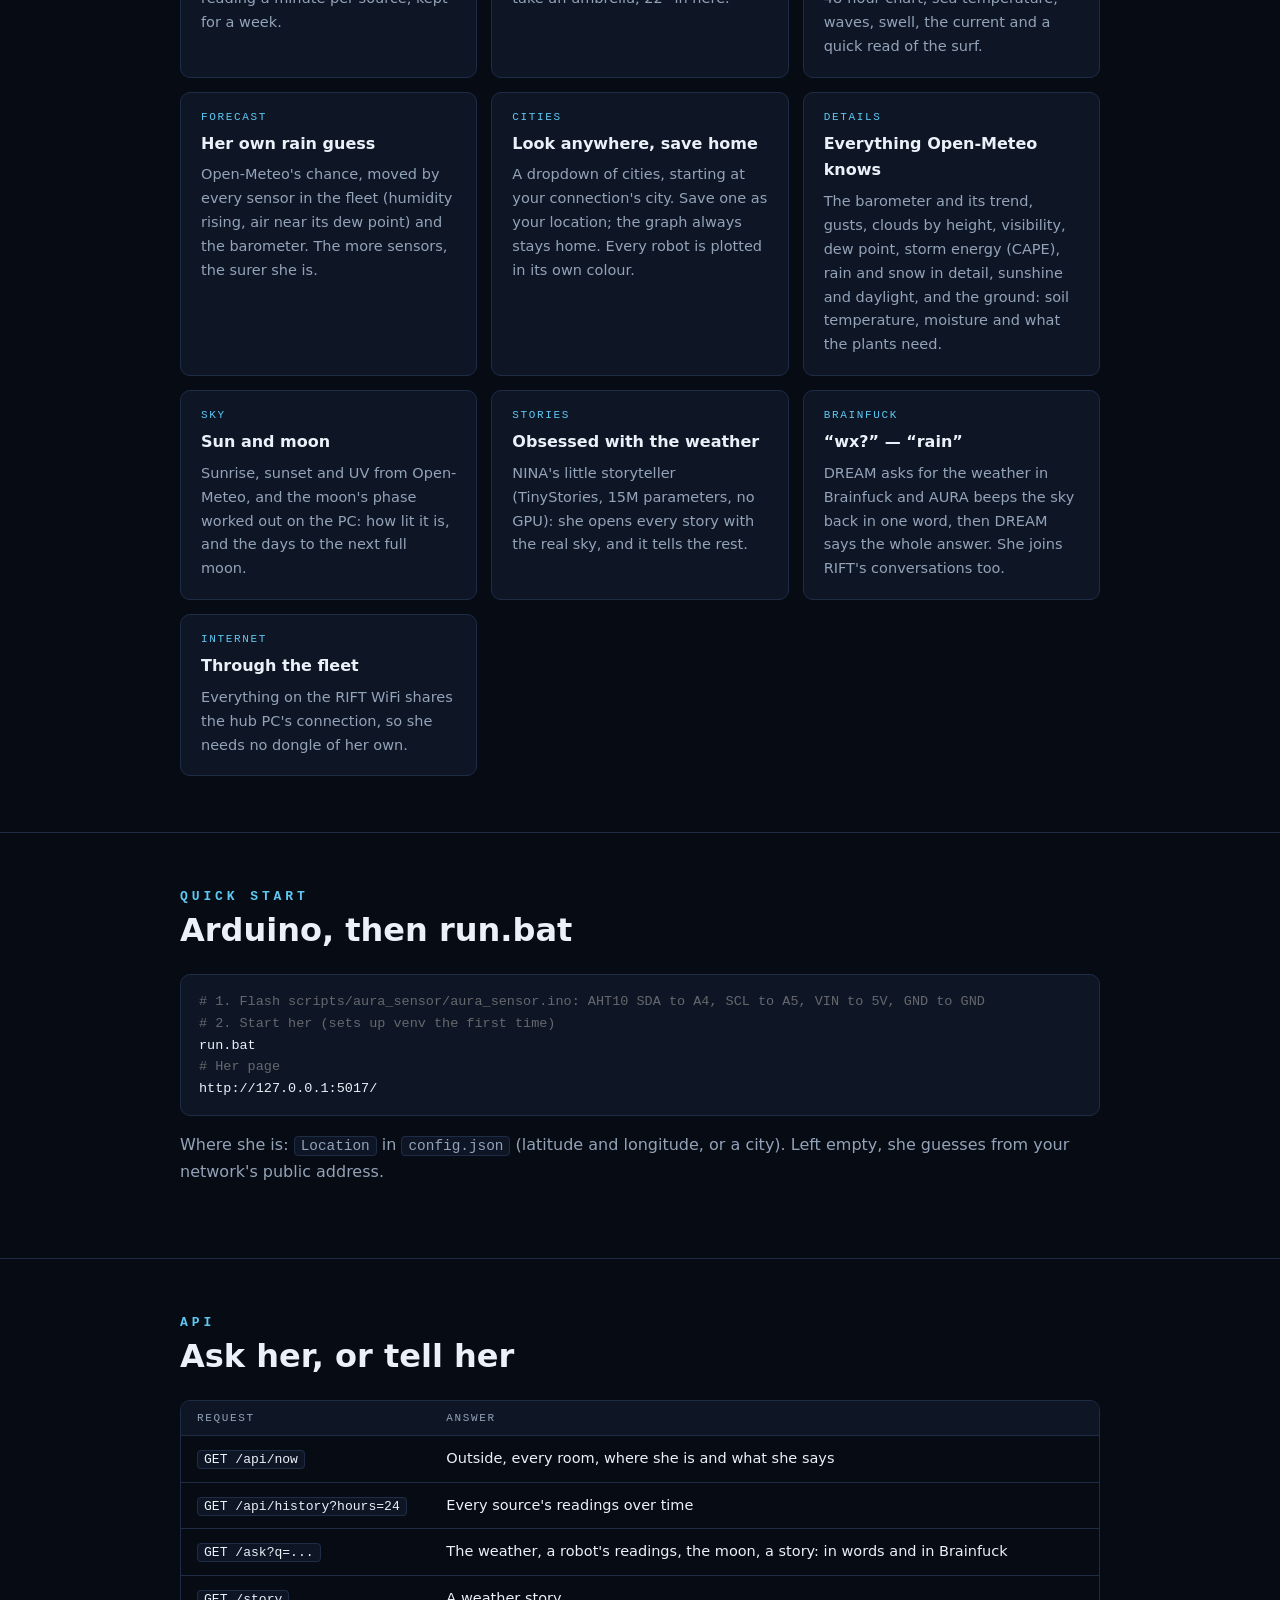
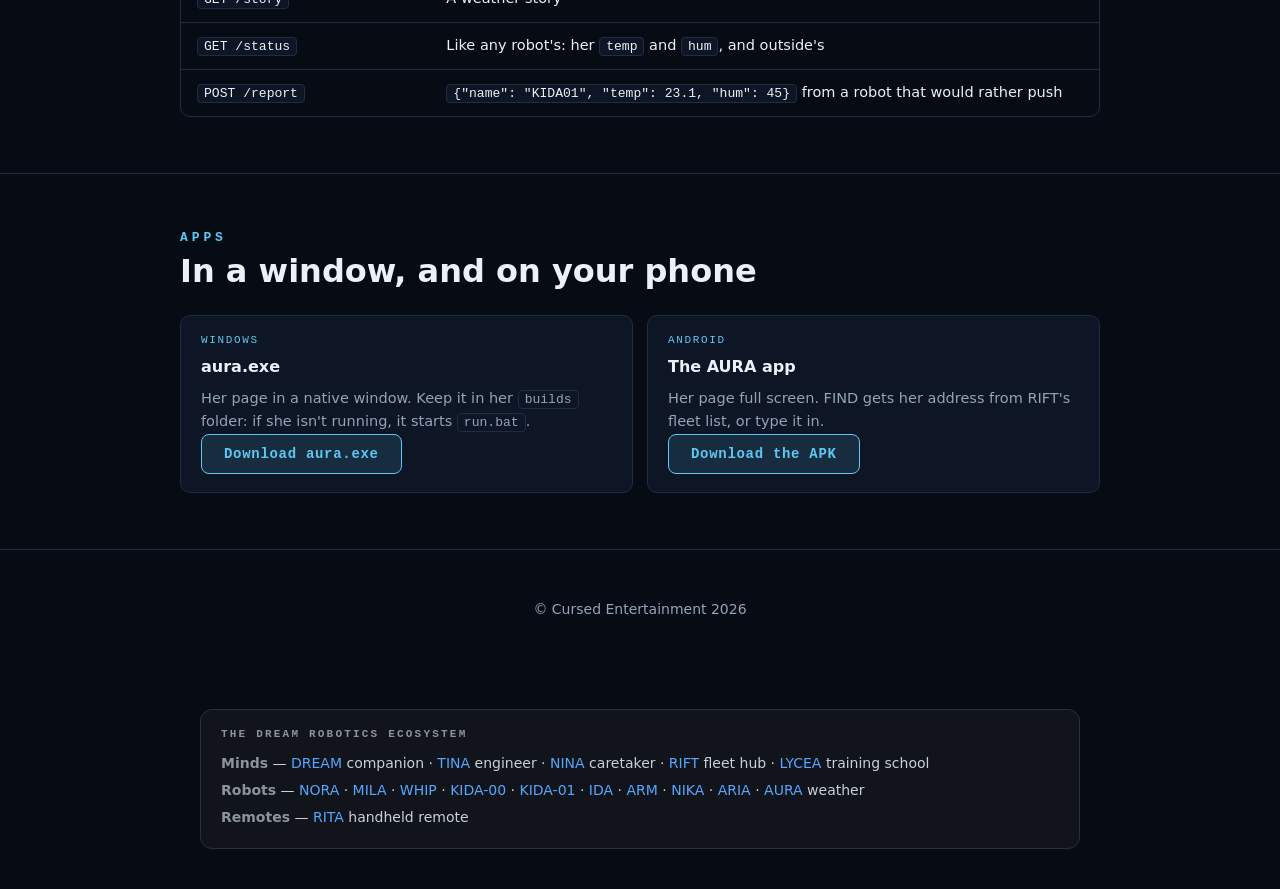
==== commit 47b4639c: "The coast (nearest sea found by herself: tides, waves, swell, current, sea temp, surf), her own rain" ====
--- a/index.html
+++ b/index.html
@@ -32,7 +32,6 @@
 
 <header class="hero" id="top">
   <div class="wrap">
-    <div class="eyebrow">Cursed Entertainment</div>
     <h1>AURA</h1>
     <p class="tagline">Atmospheric Utility &amp; Reporting Automaton</p>
     <p class="lede">The fleet's weather station. AURA knows what it's like outside, what it's like in every room a robot is in, and plots one against the other.</p>
@@ -87,6 +86,21 @@
         <span class="k">Voice</span>
         <h4>In her own words</h4>
         <p>&ldquo;It's 27&deg; and mostly clear outside, a 69% chance of rain today, so take an umbrella, 22&deg; in here.&rdquo;</p>
+      </div>
+      <div class="card">
+        <span class="k">Coast</span>
+        <h4>Tides and the sea</h4>
+        <p>She finds the nearest coast herself: high and low tides with a 48-hour chart, sea temperature, waves, swell, the current and a quick read of the surf.</p>
+      </div>
+      <div class="card">
+        <span class="k">Forecast</span>
+        <h4>Her own rain guess</h4>
+        <p>Open-Meteo's chance, moved by every sensor in the fleet (humidity rising, air near its dew point) and the barometer. The more sensors, the surer she is.</p>
+      </div>
+      <div class="card">
+        <span class="k">Cities</span>
+        <h4>Look anywhere, save home</h4>
+        <p>A dropdown of cities, starting at your connection's city. Save one as your location; the graph always stays home. Every robot is plotted in its own colour.</p>
       </div>
       <div class="card">
         <span class="k">Details</span>
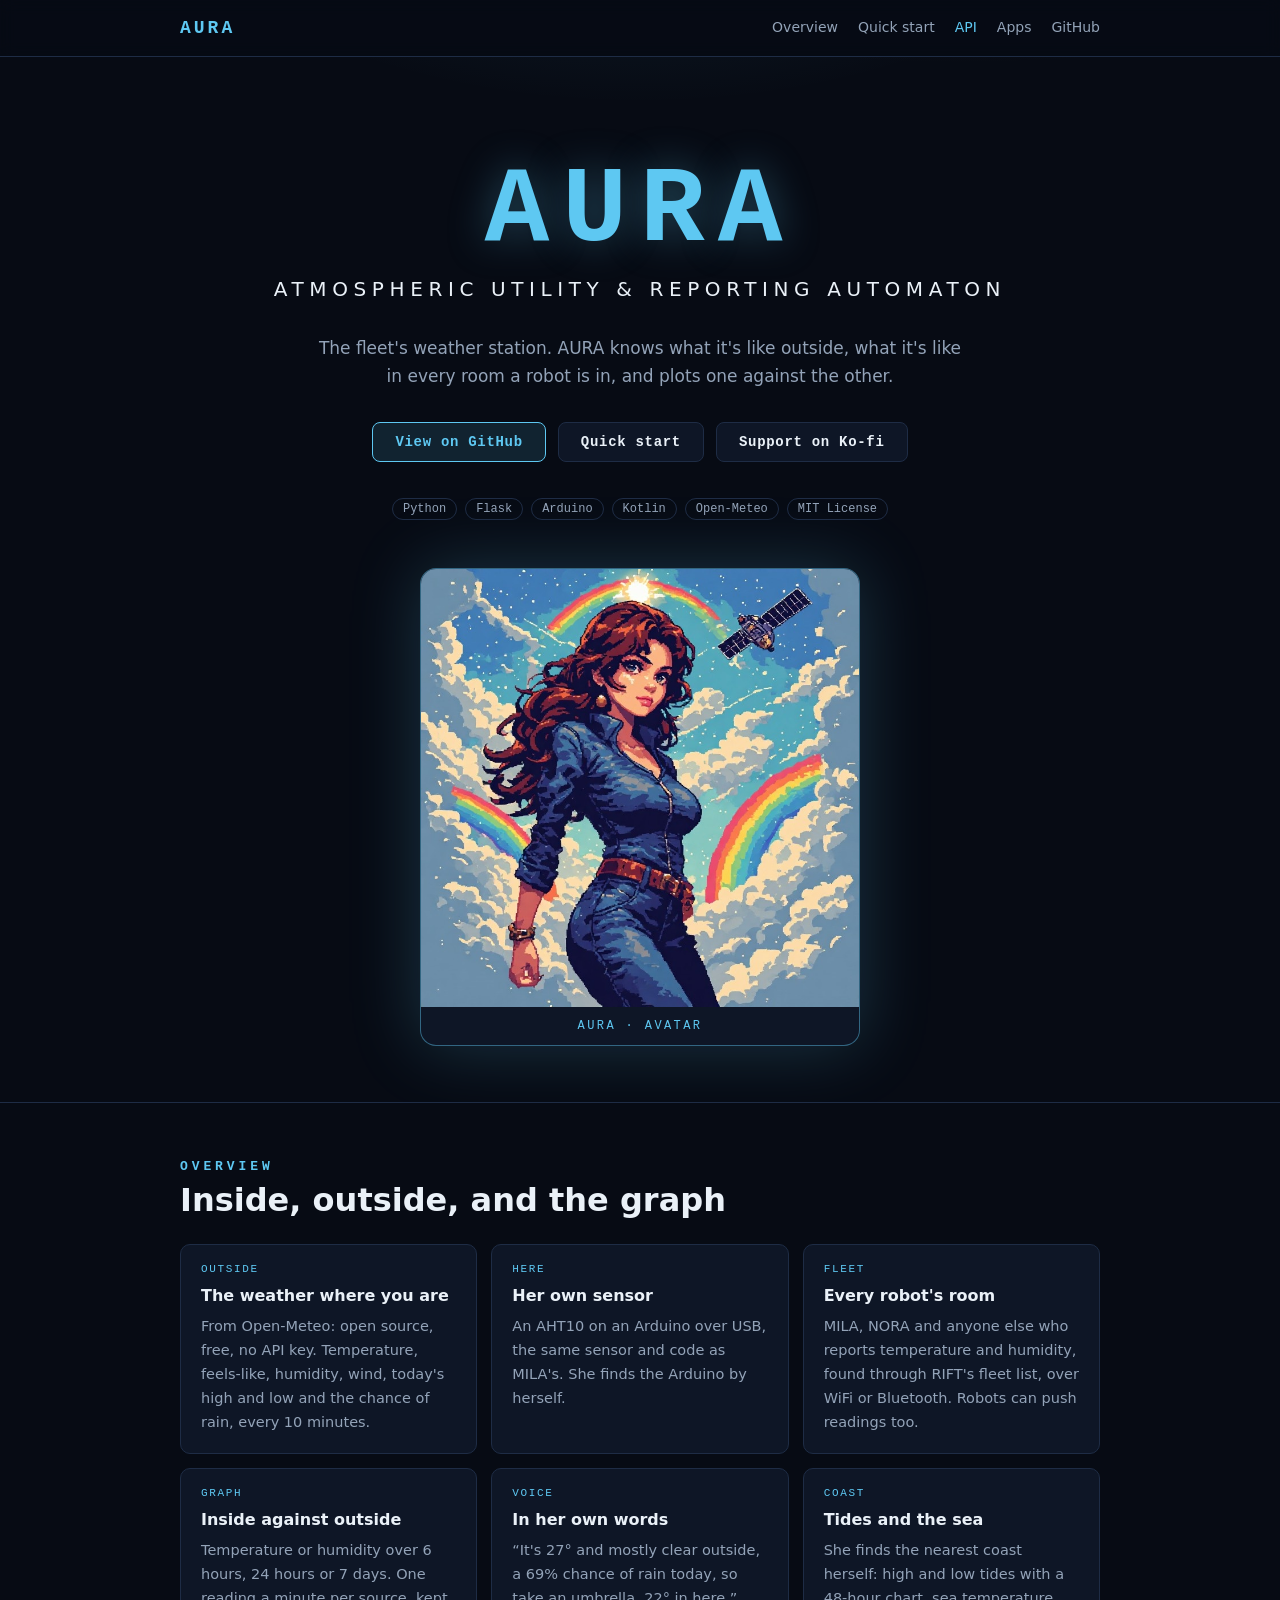
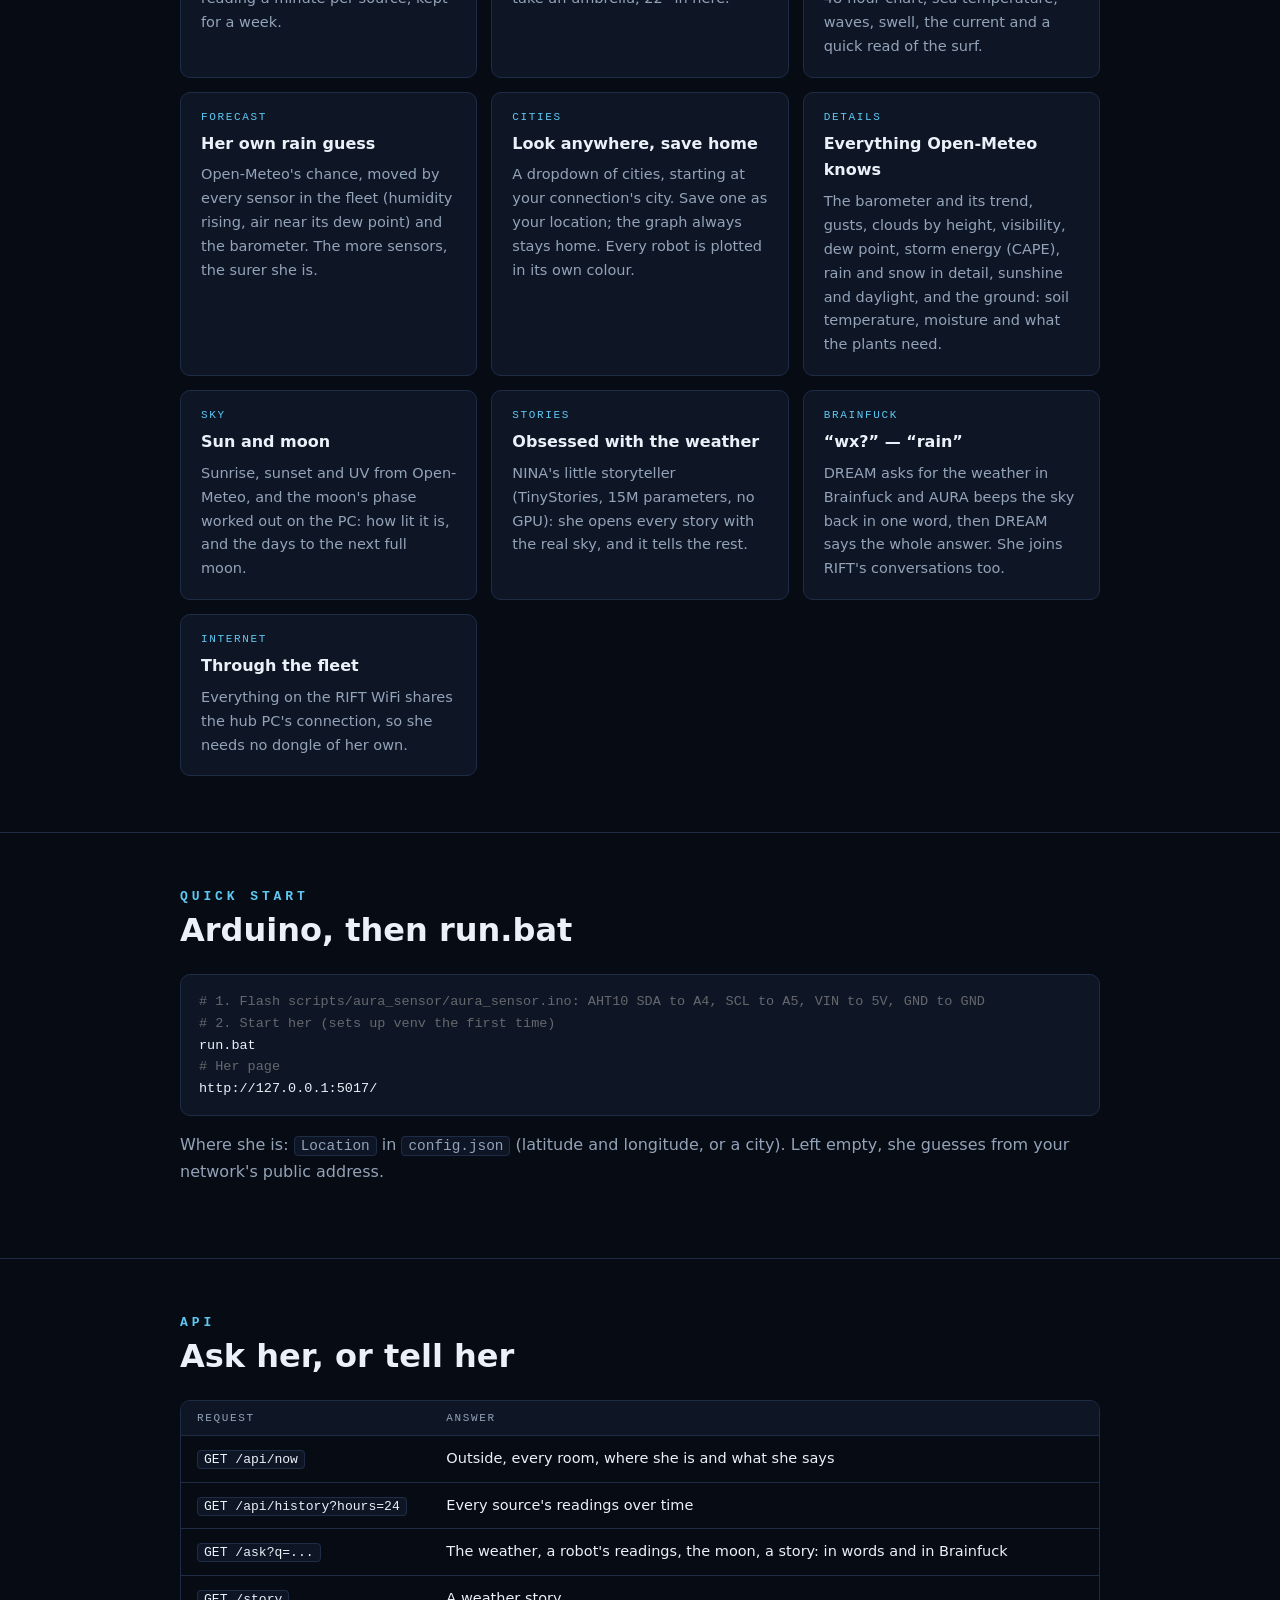
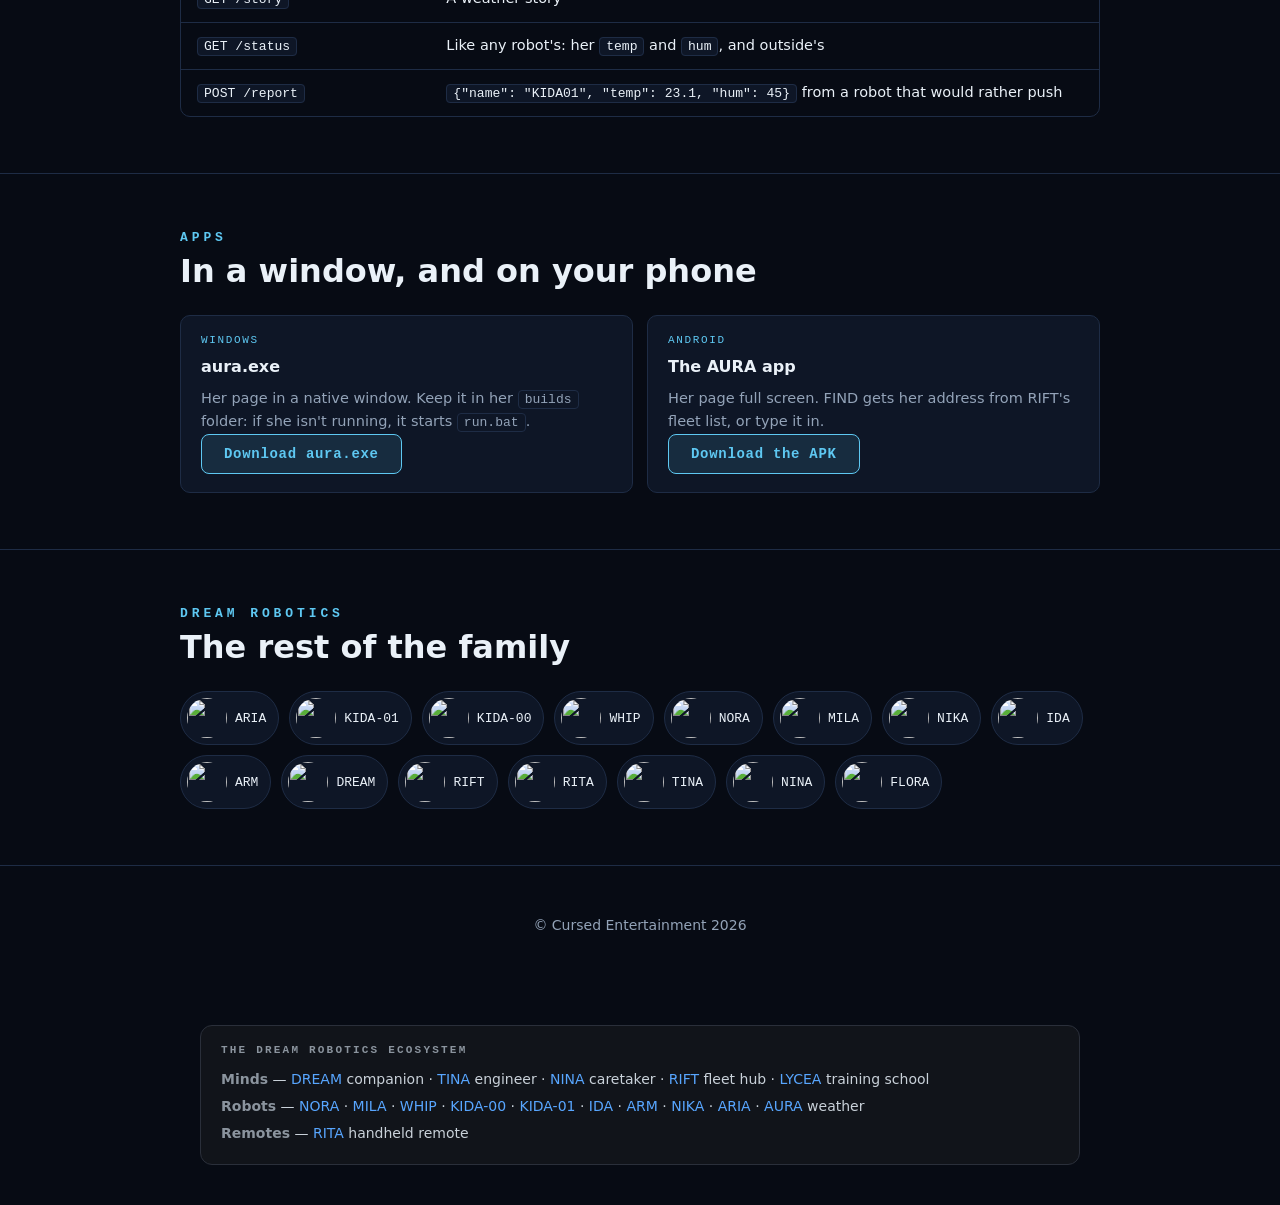
==== commit acf33c1c: "Each robot's face on its room card (/robot-avatar/<name>); the rest of the family with their avatars" ====
--- a/index.html
+++ b/index.html
@@ -185,6 +185,30 @@
   </div>
 </section>
 
+<section id="related">
+  <div class="wrap">
+    <h2>DREAM Robotics</h2>
+    <h3 class="title">The rest of the family</h3>
+    <div class="related">
+      <a href="https://github.com/CursedPrograms/ARIA-Robot-v00"><img src="https://raw.githubusercontent.com/CursedPrograms/ARIA-Robot-v00/main/images/avatar_round.png" alt="" width="40" height="40">ARIA</a>
+      <a href="https://github.com/CursedPrograms/KIDA-Robot-v01"><img src="https://raw.githubusercontent.com/CursedPrograms/KIDA-Robot-v01/main/images/avatar_round.png" alt="" width="40" height="40">KIDA-01</a>
+      <a href="https://github.com/CursedPrograms/KIDA-Robot-v00"><img src="https://raw.githubusercontent.com/CursedPrograms/KIDA-Robot-v00/main/images/avatar_round.png" alt="" width="40" height="40">KIDA-00</a>
+      <a href="https://github.com/CursedPrograms/WHIP-Robot-v00"><img src="https://raw.githubusercontent.com/CursedPrograms/WHIP-Robot-v00/main/images/avatar_round.png" alt="" width="40" height="40">WHIP</a>
+      <a href="https://github.com/CursedPrograms/NORA-Robot-v00"><img src="https://raw.githubusercontent.com/CursedPrograms/NORA-Robot-v00/main/images/avatar_round.png" alt="" width="40" height="40">NORA</a>
+      <a href="https://github.com/CursedPrograms/MILA-Robot-v00"><img src="https://raw.githubusercontent.com/CursedPrograms/MILA-Robot-v00/main/images/avatar_round.png" alt="" width="40" height="40">MILA</a>
+      <a href="https://github.com/CursedPrograms/NIKA-Robot-v00"><img src="https://raw.githubusercontent.com/CursedPrograms/NIKA-Robot-v00/main/images/avatar_round.png" alt="" width="40" height="40">NIKA</a>
+      <a href="https://github.com/CursedPrograms/IDA-Robot-v00"><img src="https://raw.githubusercontent.com/CursedPrograms/IDA-Robot-v00/main/images/avatar_round.png" alt="" width="40" height="40">IDA</a>
+      <a href="https://github.com/CursedPrograms/ARM-Robot-v01"><img src="https://raw.githubusercontent.com/CursedPrograms/ARM-Robot-v01/main/images/avatar_round.png" alt="" width="40" height="40">ARM</a>
+      <a href="https://github.com/CursedPrograms/DREAM"><img src="https://raw.githubusercontent.com/CursedPrograms/DREAM/main/images/avatar_round.png" alt="" width="40" height="40">DREAM</a>
+      <a href="https://github.com/CursedPrograms/RIFT"><img src="https://raw.githubusercontent.com/CursedPrograms/RIFT/main/images/avatar_round.png" alt="" width="40" height="40">RIFT</a>
+      <a href="https://github.com/CursedPrograms/RITA"><img src="https://raw.githubusercontent.com/CursedPrograms/RITA/main/images/avatar_round.png" alt="" width="40" height="40">RITA</a>
+      <a href="https://github.com/CursedPrograms/TINA"><img src="https://raw.githubusercontent.com/CursedPrograms/TINA/main/images/avatar_round.png" alt="" width="40" height="40">TINA</a>
+      <a href="https://github.com/CursedPrograms/NINA"><img src="https://raw.githubusercontent.com/CursedPrograms/NINA/main/images/avatar_round.png" alt="" width="40" height="40">NINA</a>
+      <a href="https://github.com/CursedPrograms/FLORA-Robot-v00"><img src="https://raw.githubusercontent.com/CursedPrograms/FLORA-Robot-v00/main/images/avatar_round.png" alt="" width="40" height="40">FLORA</a>
+    </div>
+  </div>
+</section>
+
 </main>
 
 <footer id="site-footer">&copy; Cursed Entertainment 2026</footer>
--- a/site/style.css
+++ b/site/style.css
@@ -191,3 +191,10 @@
   color: #8b949e; margin-bottom: 10px; }
 section.eco strong { color: #8b949e; }
 section.eco a { color: #58a6ff; text-decoration: none; }
+
+/* the rest of the family, each with its avatar */
+.related { display: flex; flex-wrap: wrap; gap: 10px; }
+.related a { display: inline-flex; align-items: center; gap: 8px; padding: 6px 12px 6px 6px; background: var(--panel);
+             border: 1px solid var(--border); border-radius: 999px; color: var(--text); }
+.related a:hover { border-color: var(--accent); text-decoration: none; }
+.related img { width: 40px; height: 40px; border-radius: 50%; }
